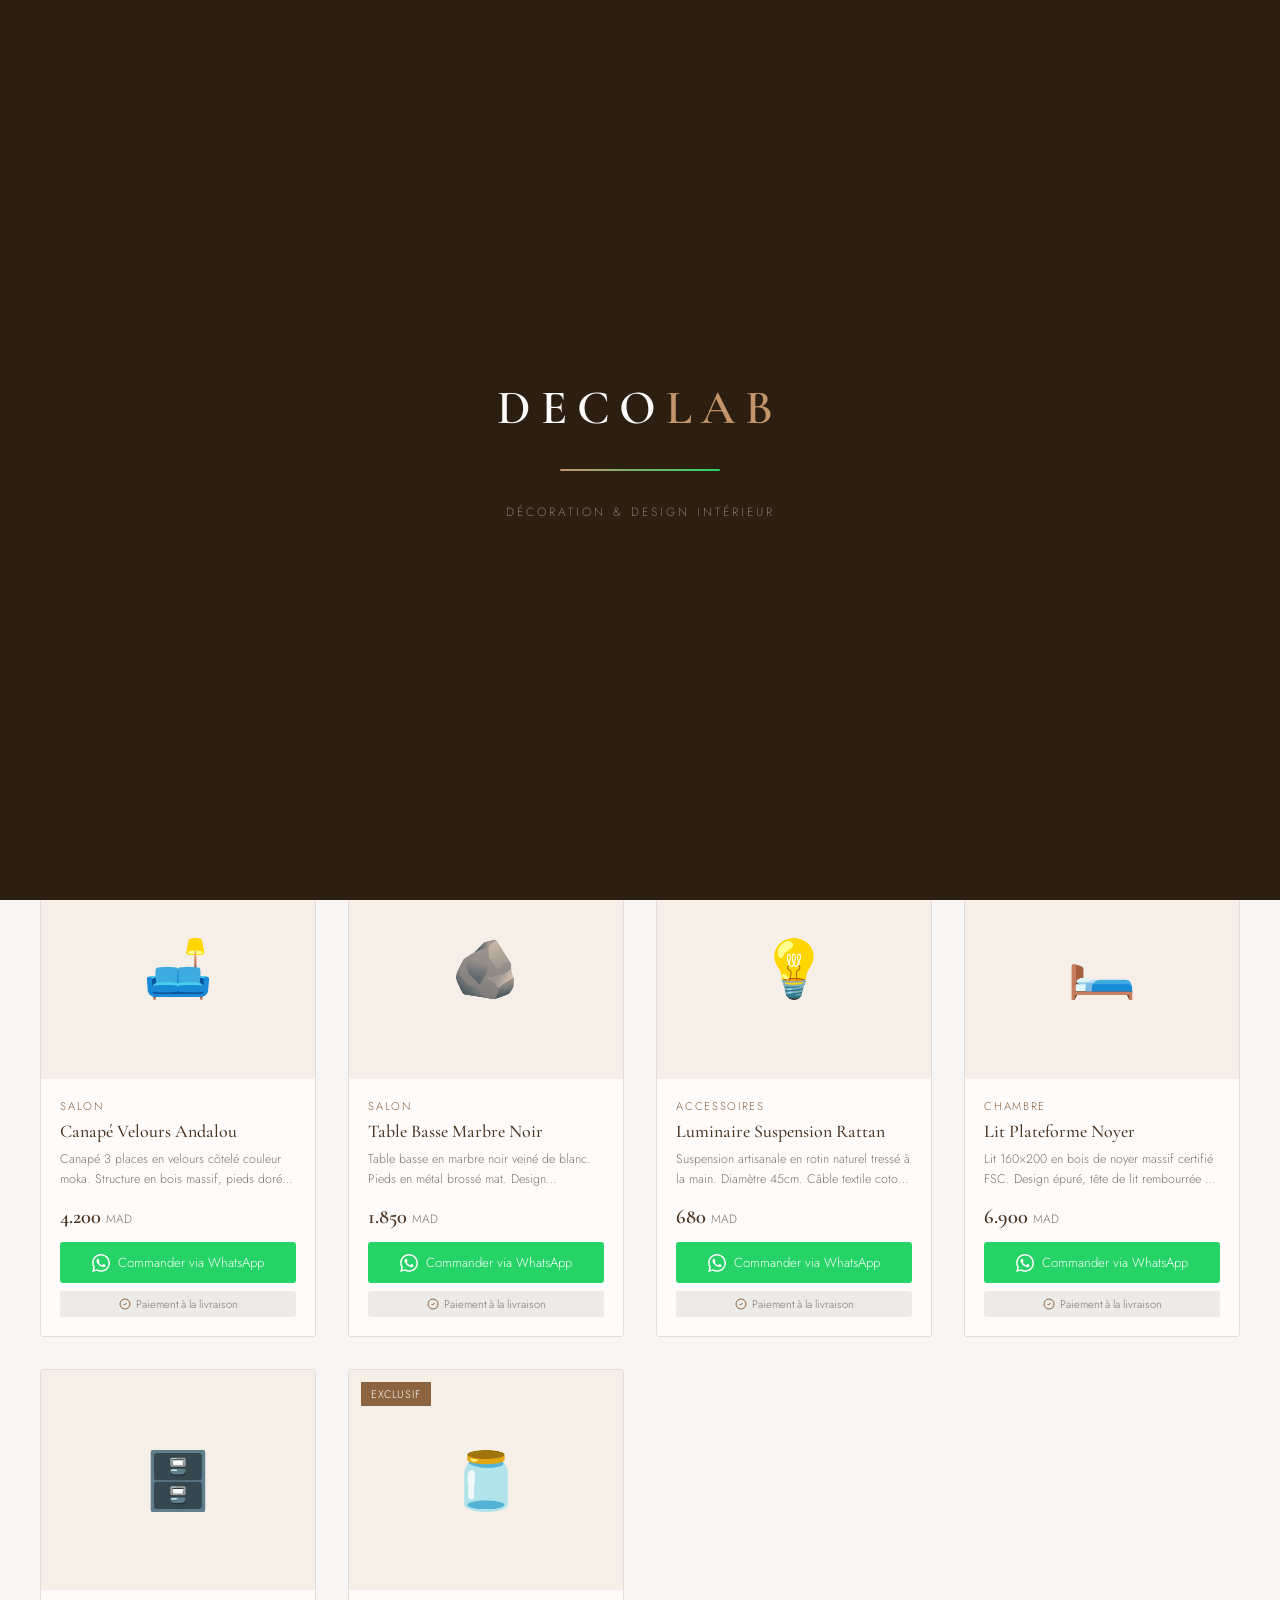
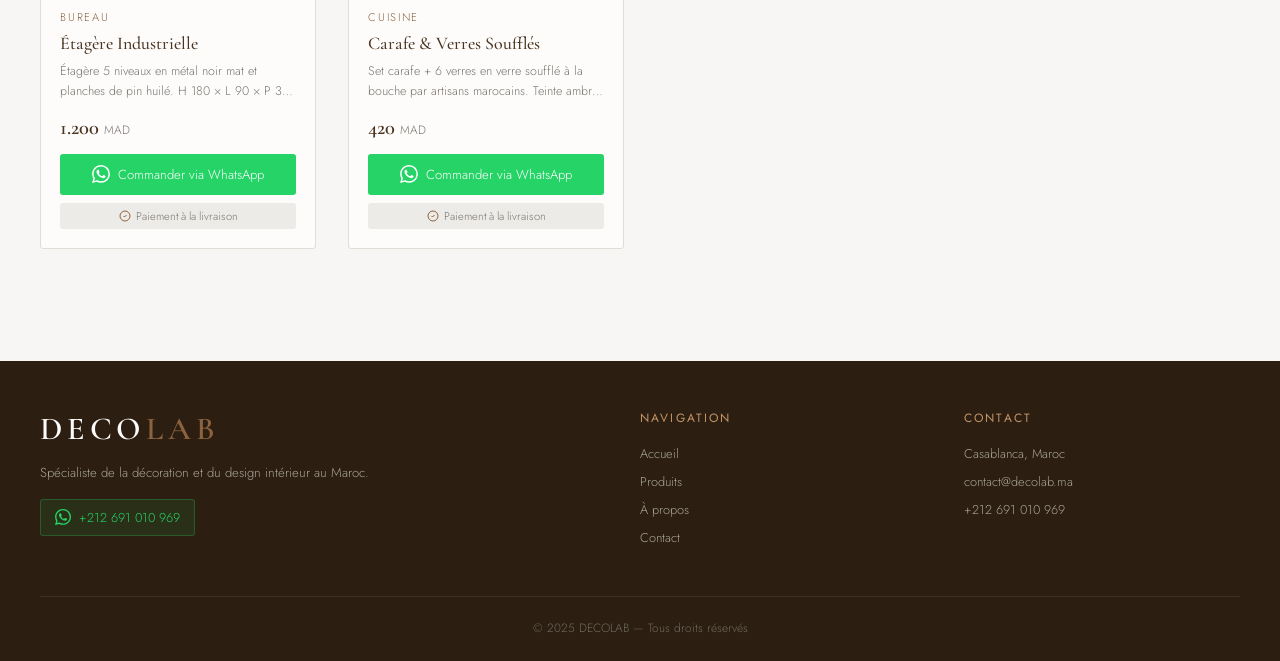
==== index.html @ 7929db0a "add new" ====
<!DOCTYPE html>
<html lang="fr" dir="ltr">
<head> 
  <meta charset="UTF-8">
  <meta name="viewport" content="width=device-width, initial-scale=1.0">
  <meta name="description" content="DECOLAB — Boutique de décoration et design intérieur au Maroc. Commandez via WhatsApp, paiement à la livraison.">
  <meta name="theme-color" content="#4A3420">
  <title>DECOLAB — Décoration Intérieure</title>

  <!-- Fonts -->
  <link rel="preconnect" href="https://fonts.googleapis.com">
  <link rel="preconnect" href="https://fonts.gstatic.com" crossorigin>
  <link href="https://fonts.googleapis.com/css2?family=Cormorant+Garamond:wght@300;400;500;600&family=Jost:wght@300;400;500&family=Noto+Kufi+Arabic:wght@300;400;500&display=swap" rel="stylesheet">

  <!-- Styles -->
  <link rel="stylesheet" href="assets/css/style.css">

  <style>
    /* Shake animation for login */
    @keyframes shake {
      0%,100% { transform: translateX(0); }
      20%      { transform: translateX(-8px); }
      40%      { transform: translateX(8px); }
      60%      { transform: translateX(-6px); }
      80%      { transform: translateX(6px); }
    }
  </style> 
</head>
<body>

<!-- ══════════════════════════════════════
     PRELOADER
══════════════════════════════════════ -->
<div id="preloader">
  <div class="pl-logo">DECO<span>LAB</span></div>
  <div class="pl-bar-wrap"><div class="pl-bar"></div></div>
  <div class="pl-tagline" id="pl-tag">Décoration &amp; Design Intérieur</div>
</div>


<!-- ══════════════════════════════════════
     STORE
══════════════════════════════════════ -->
<div id="store">

  <!-- HEADER -->
  <header>
    <div class="hdr">
      <div class="logo">DECO<span>LAB</span></div>
      <div class="srch">
        <input id="srch-inp" type="text" placeholder="Rechercher un produit..."
               oninput="renderProds()" autocomplete="off">
        <svg class="srch-ic" xmlns="http://www.w3.org/2000/svg" width="16" height="16"
             viewBox="0 0 24 24" fill="none" stroke="currentColor" stroke-width="1.5">
          <circle cx="11" cy="11" r="8"/><path d="m21 21-4.35-4.35"/>
        </svg>
      </div>
      <div class="hdr-act">
        <button class="lang-btn" onclick="toggleLang()">
          <svg xmlns="http://www.w3.org/2000/svg" width="14" height="14" viewBox="0 0 24 24"
               fill="none" stroke="currentColor" stroke-width="1.5">
            <circle cx="12" cy="12" r="10"/>
            <path d="M12 2a15.3 15.3 0 0 1 4 10 15.3 15.3 0 0 1-4 10 15.3 15.3 0 0 1-4-10 15.3 15.3 0 0 1 4-10z"/>
            <path d="M2 12h20"/>
          </svg>
          <span id="lang-lbl">العربية</span>
        </button>
        <button class="adm-btn" onclick="openAdmLogin()" id="adm-btn-t">Admin</button>
      </div>
    </div>
    <nav class="main-nav">
      <div class="nav-in">
        <span class="nav-lk active" onclick="fCat('all',this)"        data-fr="Tout"        data-ar="الكل">Tout</span>
        <span class="nav-lk"        onclick="fCat('salon',this)"       data-fr="Salon"       data-ar="الصالون">Salon</span>
        <span class="nav-lk"        onclick="fCat('chambre',this)"     data-fr="Chambre"     data-ar="غرفة النوم">Chambre</span>
        <span class="nav-lk"        onclick="fCat('cuisine',this)"     data-fr="Cuisine"     data-ar="المطبخ">Cuisine</span>
        <span class="nav-lk"        onclick="fCat('bureau',this)"      data-fr="Bureau"      data-ar="المكتب">Bureau</span>
        <span class="nav-lk"        onclick="fCat('accessoires',this)" data-fr="Accessoires" data-ar="الإكسسوارات">Accessoires</span>
      </div>
    </nav>
  </header>

  <!-- HERO -->
  <section class="hero">
    <div class="hero-tag" id="h-tag">Collection Printemps 2025</div>
    <h1 id="h-title">L'art de vivre<br>dans votre espace</h1>
    <p id="h-desc">Transformez votre intérieur avec nos pièces soigneusement sélectionnées — entre élégance et authenticité.</p>
    <div class="hero-pills">
      <div class="pill">🚚 <span id="h-del">Livraison partout au Maroc</span></div>
      <div class="pill wa">
        <svg viewBox="0 0 24 24" width="14" height="14" style="fill:#25D366;flex-shrink:0">
          <path d="M17.472 14.382c-.297-.149-1.758-.867-2.03-.967-.273-.099-.471-.148-.67.15-.197.297-.767.966-.94 1.164-.173.199-.347.223-.644.075-.297-.15-1.255-.463-2.39-1.475-.883-.788-1.48-1.761-1.653-2.059-.173-.297-.018-.458.13-.606.134-.133.298-.347.446-.52.149-.174.198-.298.298-.497.099-.198.05-.371-.025-.52-.075-.149-.669-1.612-.916-2.207-.242-.579-.487-.5-.669-.51-.173-.008-.371-.01-.57-.01-.198 0-.52.074-.792.372-.272.297-1.04 1.016-1.04 2.479 0 1.462 1.065 2.875 1.213 3.074.149.198 2.096 3.2 5.077 4.487.709.306 1.262.489 1.694.625.712.227 1.36.195 1.871.118.571-.085 1.758-.719 2.006-1.413.248-.694.248-1.289.173-1.413-.074-.124-.272-.198-.57-.347m-5.421 7.403h-.004a9.87 9.87 0 0 1-5.031-1.378l-.361-.214-3.741.982.998-3.648-.235-.374a9.86 9.86 0 0 1-1.51-5.26c.001-5.45 4.436-9.884 9.888-9.884 2.64 0 5.122 1.03 6.988 2.898a9.825 9.825 0 0 1 2.893 6.994c-.003 5.45-4.437 9.884-9.885 9.884m8.413-18.297A11.815 11.815 0 0 0 12.05 0C5.495 0 .16 5.335.157 11.892c0 2.096.547 4.142 1.588 5.945L.057 24l6.305-1.654a11.882 11.882 0 0 0 5.683 1.448h.005c6.554 0 11.89-5.335 11.893-11.893a11.821 11.821 0 0 0-3.48-8.413Z"/>
        </svg>
        <span id="h-wa-pill">Commander via WhatsApp</span>
      </div>
      <div class="pill">💳 <span id="h-pod">Paiement à la livraison</span></div>
    </div>
    <button class="hero-cta" id="h-cta">Découvrir la collection</button>
  </section>

  <!-- MAIN CONTENT -->
  <main>
    <div class="sec-hdr fade-in">
      <h2 class="sec-title" id="sec-title">Nos Produits</h2>
      <span class="sec-count" id="prod-cnt"></span>
    </div>
    <div class="filters fade-in">
      <button class="chip active" onclick="fPrice('all',this)"  data-fr="Tous les prix" data-ar="كل الأسعار">Tous les prix</button>
      <button class="chip"        onclick="fPrice('low',this)"  data-fr="–500 MAD"      data-ar="أقل من 500 درهم">–500 MAD</button>
      <button class="chip"        onclick="fPrice('mid',this)"  data-fr="500–1500 MAD"  data-ar="500–1500 درهم">500–1500 MAD</button>
      <button class="chip"        onclick="fPrice('high',this)" data-fr="+1500 MAD"     data-ar="+1500 درهم">+1500 MAD</button>
      <select class="srt" onchange="sortProds(this.value)" id="sort-sel">
        <option value="default">Trier par</option>
        <option value="price-asc">Prix croissant</option>
        <option value="price-desc">Prix décroissant</option>
        <option value="name">Nom A–Z</option>
      </select>
    </div>
    <div class="grid" id="prod-grid"></div>
  </main>

  <!-- FOOTER -->
  <footer>
    <div class="ftr-grid">
      <div class="ftr-brand fade-in">
        <div class="logo" style="color:var(--white);">DECO<span>LAB</span></div>
        <p id="ftr-desc">Spécialiste de la décoration et du design intérieur au Maroc.</p>
        <div class="ftr-wa">
          <svg viewBox="0 0 24 24" width="16" height="16" style="fill:#25D366;flex-shrink:0">
            <path d="M17.472 14.382c-.297-.149-1.758-.867-2.03-.967-.273-.099-.471-.148-.67.15-.197.297-.767.966-.94 1.164-.173.199-.347.223-.644.075-.297-.15-1.255-.463-2.39-1.475-.883-.788-1.48-1.761-1.653-2.059-.173-.297-.018-.458.13-.606.134-.133.298-.347.446-.52.149-.174.198-.298.298-.497.099-.198.05-.371-.025-.52-.075-.149-.669-1.612-.916-2.207-.242-.579-.487-.5-.669-.51-.173-.008-.371-.01-.57-.01-.198 0-.52.074-.792.372-.272.297-1.04 1.016-1.04 2.479 0 1.462 1.065 2.875 1.213 3.074.149.198 2.096 3.2 5.077 4.487.709.306 1.262.489 1.694.625.712.227 1.36.195 1.871.118.571-.085 1.758-.719 2.006-1.413.248-.694.248-1.289.173-1.413-.074-.124-.272-.198-.57-.347m-5.421 7.403h-.004a9.87 9.87 0 0 1-5.031-1.378l-.361-.214-3.741.982.998-3.648-.235-.374a9.86 9.86 0 0 1-1.51-5.26c.001-5.45 4.436-9.884 9.888-9.884 2.64 0 5.122 1.03 6.988 2.898a9.825 9.825 0 0 1 2.893 6.994c-.003 5.45-4.437 9.884-9.885 9.884m8.413-18.297A11.815 11.815 0 0 0 12.05 0C5.495 0 .16 5.335.157 11.892c0 2.096.547 4.142 1.588 5.945L.057 24l6.305-1.654a11.882 11.882 0 0 0 5.683 1.448h.005c6.554 0 11.89-5.335 11.893-11.893a11.821 11.821 0 0 0-3.48-8.413Z"/>
          </svg>
          <span id="ftr-wa-num">+212 691 010 969</span>
        </div>
      </div>
      <div class="ftr-col fade-in">
        <h4 id="ftr-nav-h">Navigation</h4>
        <a data-fr="Accueil"  data-ar="الرئيسية">Accueil</a>
        <a data-fr="Produits" data-ar="المنتجات">Produits</a>
        <a data-fr="À propos" data-ar="من نحن">À propos</a>
        <a data-fr="Contact"  data-ar="اتصل بنا">Contact</a>
      </div>
      <div class="ftr-col fade-in">
        <h4 id="ftr-cont-h">Contact</h4>
        <a>Casablanca, Maroc</a>
        <a>contact@decolab.ma</a>
        <a id="ftr-phone">+212 691 010 969</a>
      </div>
    </div>
    <div class="ftr-btm" id="ftr-btm">© 2025 DECOLAB — Tous droits réservés</div>
  </footer>

</div><!-- /store -->


<!-- ══════════════════════════════════════
     PRODUCT DETAIL MODAL
══════════════════════════════════════ -->
<div id="prod-modal-bg">
  <div class="prod-modal" id="prod-modal-inner"></div>
</div>


<!-- ══════════════════════════════════════
     ADMIN LOGIN OVERLAY
══════════════════════════════════════ -->
<div id="adm-login-overlay">
  <div class="login-box">
    <div class="login-logo">DECO<span>LAB</span></div>
    <div class="login-subtitle" id="login-sub">Accès sécurisé</div>
    <div class="fg">
      <label id="login-pw-lbl">Mot de passe</label>
      <input type="password" id="login-pw-inp" placeholder="••••••••">
    </div>
    <div class="login-err" id="login-err"></div>
    <button class="login-btn" id="login-btn" onclick="submitLogin()">Se connecter</button>
    <span class="login-cancel" id="login-cancel" onclick="closeAdmLogin()">Annuler</span>
  </div>
</div>


<!-- ══════════════════════════════════════
     ADMIN PANEL
══════════════════════════════════════ -->
<div id="adm">
  <aside class="adm-side">
    <div class="adm-logo">⬡ DECOLAB</div>
    <nav class="adm-nav-menu">
      <div class="adm-ni active" onclick="admSec('dashboard',this)">
        <svg viewBox="0 0 24 24" fill="none" stroke="currentColor" stroke-width="1.5">
          <rect x="3" y="3" width="7" height="7"/><rect x="14" y="3" width="7" height="7"/>
          <rect x="3" y="14" width="7" height="7"/><rect x="14" y="14" width="7" height="7"/>
        </svg>
        <span id="nav-dash">Tableau de bord</span>
      </div>
      <div class="adm-ni" onclick="admSec('products',this)">
        <svg viewBox="0 0 24 24" fill="none" stroke="currentColor" stroke-width="1.5">
          <path d="M21 16V8a2 2 0 0 0-1-1.73l-7-4a2 2 0 0 0-2 0l-7 4A2 2 0 0 0 3 8v8a2 2 0 0 0 1 1.73l7 4a2 2 0 0 0 2 0l7-4A2 2 0 0 0 21 16z"/>
        </svg>
        <span id="nav-prods">Produits</span>
      </div>
    </nav>
    <div class="adm-exit">
      <button onclick="closeAdm()" id="exit-btn">← Retour au store</button>
    </div>
  </aside>

  <div class="adm-main">
    <div class="adm-top">
      <h2 id="adm-top-title">Tableau de bord</h2>
      <button class="lang-btn" onclick="toggleLang()">
        <span id="adm-lang-lbl">العربية</span>
      </button>
    </div>

    <div class="adm-cnt">

      <!-- WA Number Bar -->
      <div class="wa-bar">
        <div class="wa-bar-lbl">
          <svg viewBox="0 0 24 24" width="20" height="20" style="fill:#25D366">
            <path d="M17.472 14.382c-.297-.149-1.758-.867-2.03-.967-.273-.099-.471-.148-.67.15-.197.297-.767.966-.94 1.164-.173.199-.347.223-.644.075-.297-.15-1.255-.463-2.39-1.475-.883-.788-1.48-1.761-1.653-2.059-.173-.297-.018-.458.13-.606.134-.133.298-.347.446-.52.149-.174.198-.298.298-.497.099-.198.05-.371-.025-.52-.075-.149-.669-1.612-.916-2.207-.242-.579-.487-.5-.669-.51-.173-.008-.371-.01-.57-.01-.198 0-.52.074-.792.372-.272.297-1.04 1.016-1.04 2.479 0 1.462 1.065 2.875 1.213 3.074.149.198 2.096 3.2 5.077 4.487.709.306 1.262.489 1.694.625.712.227 1.36.195 1.871.118.571-.085 1.758-.719 2.006-1.413.248-.694.248-1.289.173-1.413-.074-.124-.272-.198-.57-.347m-5.421 7.403h-.004a9.87 9.87 0 0 1-5.031-1.378l-.361-.214-3.741.982.998-3.648-.235-.374a9.86 9.86 0 0 1-1.51-5.26c.001-5.45 4.436-9.884 9.888-9.884 2.64 0 5.122 1.03 6.988 2.898a9.825 9.825 0 0 1 2.893 6.994c-.003 5.45-4.437 9.884-9.885 9.884m8.413-18.297A11.815 11.815 0 0 0 12.05 0C5.495 0 .16 5.335.157 11.892c0 2.096.547 4.142 1.588 5.945L.057 24l6.305-1.654a11.882 11.882 0 0 0 5.683 1.448h.005c6.554 0 11.89-5.335 11.893-11.893a11.821 11.821 0 0 0-3.48-8.413Z"/>
          </svg>
          <span id="wa-bar-lbl-t">WhatsApp Business</span>
        </div>
        <input type="tel" id="wa-inp" value="+212691010969" placeholder="+212 6 00 00 00 00">
        <button class="wa-bar-sv" onclick="saveWa()" id="wa-sv-t">Enregistrer</button>
        <div class="wa-bar-st"><div class="wa-dot"></div><span id="wa-st-t">Actif</span></div>
      </div>

      <!-- DASHBOARD -->
      <div id="sec-dash">
        <div class="stats">
          <div class="st"><div class="st-lbl" id="st-p-lbl">Produits</div><div class="st-val" id="st-p-val">0</div><div class="st-sub" id="st-p-sub">en catalogue</div></div>
          <div class="st"><div class="st-lbl" id="st-c-lbl">Catégories</div><div class="st-val">5</div><div class="st-sub" id="st-c-sub">actives</div></div>
          <div class="st"><div class="st-lbl" id="st-l-lbl">Langues</div><div class="st-val">2</div><div class="st-sub">FR / AR</div></div>
          <div class="st wa-st"><div class="st-lbl">WhatsApp</div><div class="st-val" id="st-wa-val">+212691010969</div><div class="st-sub" id="st-wa-sub">Paiement à la livraison</div></div>
        </div>
        <div class="adm-sh">
          <h3 id="recent-t">Produits récents</h3>
          <button class="btn-add" onclick="admSec('products',document.querySelectorAll('.adm-ni')[1]);openAddModal()" id="dash-add-t">+ Ajouter</button>
        </div>
        <div id="dash-recent"></div>
      </div>

      <!-- PRODUCTS -->
      <div id="sec-prods" style="display:none;">
        <div class="adm-sh">
          <h3 id="manage-t">Gestion des produits</h3>
          <button class="btn-add" onclick="openAddModal()" id="add-btn-t">+ Ajouter un produit</button>
        </div>
        <table class="atbl">
          <thead><tr>
            <th id="th-img">Image</th>
            <th id="th-nm">Nom</th>
            <th id="th-ct">Catégorie</th>
            <th id="th-pr">Prix</th>
            <th id="th-wa">WhatsApp</th>
            <th id="th-ac">Actions</th>
          </tr></thead>
          <tbody id="adm-tbody"></tbody>
        </table>
      </div>

    </div>
  </div>
</div><!-- /admin -->


<!-- ══════════════════════════════════════
     PRODUCT FORM MODAL
══════════════════════════════════════ -->
<div class="mbg" id="mbg">
  <div class="modal">
    <div class="mhdr">
      <h3 id="modal-title">Ajouter un produit</h3>
      <button class="mclose" onclick="closeModal()">✕</button>
    </div>
    <div class="mbody">
      <div class="ftabs">
        <button class="ftab active" onclick="swTab('fr',this)">🇫🇷 Français</button>
        <button class="ftab"        onclick="swTab('ar',this)">🇲🇦 العربية</button>
        <button class="ftab"        onclick="swTab('common',this)" id="tab-gen">⚙ Général</button>
      </div>

      <!-- FR -->
      <div class="lform show" id="lf-fr">
        <div class="fgrid">
          <div class="fg full">
            <label>Nom du produit (FR)</label>
            <input id="f-nfr" placeholder="Ex: Canapé Andalou">
          </div>
          <div class="fg full">
            <label>Description (FR)</label>
            <textarea id="f-dfr" placeholder="Description détaillée en français..."></textarea>
          </div>
        </div>
      </div>

      <!-- AR -->
      <div class="lform" id="lf-ar" style="direction:rtl;">
        <div class="fgrid">
          <div class="fg full">
            <label style="font-family:var(--font-ar)">اسم المنتج (AR)</label>
            <input id="f-nar" style="font-family:var(--font-ar)" placeholder="مثال: أريكة الأندلس">
          </div>
          <div class="fg full">
            <label style="font-family:var(--font-ar)">الوصف (AR)</label>
            <textarea id="f-dar" style="font-family:var(--font-ar)" placeholder="وصف تفصيلي..."></textarea>
          </div>
        </div>
      </div>

      <!-- COMMON -->
      <div class="lform" id="lf-common">
        <div class="fgrid">
          <div class="fg">
            <label id="lbl-pr">Prix (MAD)</label>
            <input type="number" id="f-price" placeholder="850" min="0">
          </div>
          <div class="fg">
            <label id="lbl-ct">Catégorie</label>
            <select id="f-cat">
              <option value="salon">Salon / الصالون</option>
              <option value="chambre">Chambre / غرفة النوم</option>
              <option value="cuisine">Cuisine / المطبخ</option>
              <option value="bureau">Bureau / المكتب</option>
              <option value="accessoires">Accessoires / الإكسسوارات</option>
            </select>
          </div>
          <div class="fg">
            <label id="lbl-bd">Badge promo</label>
            <input id="f-badge" placeholder="Nouveauté / جديد">
          </div>
          <div class="fg">
            <label id="lbl-em">Icône emoji</label>
            <input id="f-emoji" maxlength="4" placeholder="🛋️">
          </div>
          <hr class="fdiv">
          <div class="fg full">
            <label id="lbl-im">Images produit</label>
            <div class="img-drop" onclick="document.getElementById('img-inp').click()">
              <svg xmlns="http://www.w3.org/2000/svg" width="28" height="28" viewBox="0 0 24 24"
                   fill="none" stroke="var(--brown-400)" stroke-width="1.2">
                <path d="M21 15v4a2 2 0 0 1-2 2H5a2 2 0 0 1-2-2v-4"/>
                <polyline points="17 8 12 3 7 8"/>
                <line x1="12" y1="3" x2="12" y2="15"/>
              </svg>
              <p id="upl-hint">Cliquez pour ajouter des images</p>
            </div>
            <input type="file" id="img-inp" accept="image/*" multiple
                   style="display:none" onchange="prevImgs(this)">
            <div class="img-prev" id="img-prev"></div>
          </div>
        </div>
      </div>

    </div>
    <div class="mftr">
      <button class="btn-cx" onclick="closeModal()" id="btn-cx">Annuler</button>
      <button class="btn-sv" onclick="saveProduct()" id="btn-sv">Enregistrer</button>
    </div>
  </div>
</div>


<!-- TOAST -->
<div class="toast" id="toast"></div>

<!-- SCROLL TOP -->
<button class="scroll-top" onclick="scrollTop()" title="Haut de page">
  <svg xmlns="http://www.w3.org/2000/svg" width="18" height="18" viewBox="0 0 24 24"
       fill="none" stroke="currentColor" stroke-width="2">
    <path d="M18 15l-6-6-6 6"/>
  </svg>
</button>


<!-- Scripts -->
<script src="assets/js/app.js"></script>
</body>
</html>
---- assets/css/style.css ----
/* ═══════════════════════════════════════
   DECOLAB — Main Stylesheet
   ═══════════════════════════════════════ */
:root {
  --gray-50:  #F7F6F4;
  --gray-100: #EDEBE7;
  --gray-200: #D8D5CE;
  --gray-400: #A8A49B;
  --gray-600: #6E6A62;
  --gray-800: #3A3832;
  --gray-900: #1E1C18;
  --brown-50:  #F5EFE8;
  --brown-100: #E8D9C5;
  --brown-200: #D4B896;
  --brown-400: #B08B5E;
  --brown-600: #7A5C35;
  --brown-800: #4A3420;
  --brown-900: #2C1E10;
  --accent:       #8B6340;
  --accent-light: #C4956A;
  --white:  #FDFCFB;
  --text:   #2C2820;
  --muted:  #7A7570;
  --border: #E0DDD7;
  --wa:      #25D366;
  --wa-dark: #1ebe5d;
  --shadow: 0 8px 32px rgba(44,30,16,.12);
  --shadow-lg: 0 20px 60px rgba(44,30,16,.2);
  --font-d:  'Cormorant Garamond', serif;
  --font-b:  'Jost', sans-serif;
  --font-ar: 'Noto Kufi Arabic', sans-serif;
  --radius:  3px;
  --transition: .25s cubic-bezier(.4,0,.2,1);
}

* { margin: 0; padding: 0; box-sizing: border-box; }

html { scroll-behavior: smooth; }

body {
  background: var(--gray-50);
  color: var(--text);
  font-family: var(--font-b);
  font-weight: 300;
  min-height: 100vh;
  overflow-x: hidden;
}
body.ar { font-family: var(--font-ar); direction: rtl; }

/* ─── PRELOADER ─── */
#preloader {
  position: fixed;
  inset: 0;
  background: var(--brown-900);
  z-index: 9999;
  display: flex;
  flex-direction: column;
  align-items: center;
  justify-content: center;
  gap: 2rem;
  transition: opacity .6s ease, visibility .6s ease;
}
#preloader.hidden { opacity: 0; visibility: hidden; pointer-events: none; }

.pl-logo {
  font-family: var(--font-d);
  font-size: 3rem;
  font-weight: 600;
  color: var(--white);
  letter-spacing: .2em;
  opacity: 0;
  transform: translateY(20px);
  animation: plLogoIn .8s .2s forwards;
}
.pl-logo span { color: var(--accent-light); }
body.ar .pl-logo { font-family: var(--font-ar); letter-spacing: .05em; }

@keyframes plLogoIn {
  to { opacity: 1; transform: translateY(0); }
}

.pl-bar-wrap {
  width: 160px;
  height: 2px;
  background: rgba(255,255,255,.1);
  border-radius: 2px;
  overflow: hidden;
}
.pl-bar {
  height: 100%;
  width: 0;
  background: linear-gradient(90deg, var(--accent-light), var(--wa));
  animation: plBar 1.6s .3s forwards;
}
@keyframes plBar {
  0%   { width: 0; }
  60%  { width: 80%; }
  100% { width: 100%; }
}

.pl-tagline {
  font-size: .75rem;
  letter-spacing: .25em;
  text-transform: uppercase;
  color: rgba(255,255,255,.4);
  opacity: 0;
  animation: plFade .8s .6s forwards;
}
@keyframes plFade { to { opacity: 1; } }

/* ─── PAGE ENTRY ANIMATIONS ─── */
.fade-in {
  opacity: 0;
  transform: translateY(28px);
  transition: opacity .6s var(--transition), transform .6s var(--transition);
}
.fade-in.visible { opacity: 1; transform: translateY(0); }

/* ─── HEADER ─── */
header {
  background: var(--white);
  border-bottom: 1px solid var(--border);
  position: sticky;
  top: 0;
  z-index: 200;
  transition: box-shadow var(--transition);
}
header.scrolled { box-shadow: 0 2px 20px rgba(44,30,16,.08); }

.hdr {
  display: flex;
  align-items: center;
  justify-content: space-between;
  padding: 0 2.5rem;
  height: 68px;
  gap: 2rem;
}
.logo {
  font-family: var(--font-d);
  font-size: 2rem;
  font-weight: 600;
  color: var(--brown-800);
  letter-spacing: .15em;
  user-select: none;
  flex-shrink: 0;
}
.logo span { color: var(--accent); }
body.ar .logo { font-family: var(--font-ar); letter-spacing: .05em; }

.srch {
  flex: 1;
  max-width: 500px;
  position: relative;
}
.srch input {
  width: 100%;
  padding: 10px 44px 10px 18px;
  border: 1.5px solid var(--border);
  border-radius: var(--radius);
  background: var(--gray-50);
  font-family: inherit;
  font-size: .85rem;
  color: var(--text);
  outline: none;
  transition: border-color var(--transition), box-shadow var(--transition);
}
body.ar .srch input { padding: 10px 18px 10px 44px; }
.srch input:focus { border-color: var(--accent); box-shadow: 0 0 0 3px rgba(139,99,64,.08); }
.srch input::placeholder { color: var(--muted); }
.srch-ic {
  position: absolute;
  right: 14px;
  top: 50%;
  transform: translateY(-50%);
  color: var(--muted);
  pointer-events: none;
  transition: color var(--transition);
}
body.ar .srch-ic { right: auto; left: 14px; }
.srch input:focus + .srch-ic { color: var(--accent); }

.hdr-act { display: flex; align-items: center; gap: 1rem; }

.lang-btn {
  display: flex;
  align-items: center;
  gap: 6px;
  padding: 7px 14px;
  border: 1.5px solid var(--border);
  border-radius: var(--radius);
  background: none;
  font-family: inherit;
  font-size: .78rem;
  color: var(--gray-600);
  cursor: pointer;
  transition: all var(--transition);
}
.lang-btn:hover { border-color: var(--accent); color: var(--accent); }

.adm-btn {
  padding: 8px 20px;
  background: var(--brown-800);
  color: var(--white);
  border: none;
  border-radius: var(--radius);
  font-family: inherit;
  font-size: .78rem;
  cursor: pointer;
  transition: background var(--transition), transform var(--transition);
}
.adm-btn:hover { background: var(--accent); transform: translateY(-1px); }

/* ─── NAV ─── */
nav.main-nav {
  border-top: 1px solid var(--border);
  background: var(--white);
}
.nav-in {
  display: flex;
  align-items: center;
  padding: 0 2.5rem;
  gap: 2.5rem;
  height: 44px;
  overflow-x: auto;
}
.nav-in::-webkit-scrollbar { display: none; }
.nav-lk {
  font-size: .78rem;
  letter-spacing: .12em;
  text-transform: uppercase;
  color: var(--gray-600);
  cursor: pointer;
  white-space: nowrap;
  padding: 4px 0;
  border-bottom: 2px solid transparent;
  transition: all var(--transition);
  position: relative;
}
body.ar .nav-lk { letter-spacing: 0; text-transform: none; }
.nav-lk::after {
  content: '';
  position: absolute;
  bottom: -2px;
  left: 0;
  right: 0;
  height: 2px;
  background: var(--accent);
  transform: scaleX(0);
  transition: transform var(--transition);
}
.nav-lk:hover { color: var(--accent); }
.nav-lk:hover::after, .nav-lk.active::after { transform: scaleX(1); }
.nav-lk.active { color: var(--accent); }

/* ─── HERO ─── */
.hero {
  background: linear-gradient(135deg, var(--brown-900) 0%, var(--brown-800) 50%, var(--gray-800) 100%);
  color: var(--white);
  padding: 5rem 2.5rem;
  text-align: center;
  position: relative;
  overflow: hidden;
}
.hero::before {
  content: '';
  position: absolute;
  inset: 0;
  background: url("data:image/svg+xml,%3Csvg width='60' height='60' xmlns='http://www.w3.org/2000/svg'%3E%3Cpath d='M30 0 L60 30 L30 60 L0 30Z' fill='none' stroke='rgba(255,255,255,0.04)' stroke-width='1'/%3E%3C/svg%3E");
  animation: heroPattern 20s linear infinite;
}
@keyframes heroPattern {
  from { background-position: 0 0; }
  to   { background-position: 120px 120px; }
}
.hero > * { position: relative; }

.hero-tag {
  font-size: .72rem;
  letter-spacing: .25em;
  text-transform: uppercase;
  color: var(--accent-light);
  margin-bottom: 1.2rem;
  opacity: 0;
  animation: heroFadeUp .7s .2s forwards;
}
body.ar .hero-tag { letter-spacing: .05em; text-transform: none; }

.hero h1 {
  font-family: var(--font-d);
  font-size: clamp(2.5rem, 6vw, 4.5rem);
  font-weight: 400;
  line-height: 1.1;
  margin-bottom: 1.2rem;
  opacity: 0;
  animation: heroFadeUp .7s .4s forwards;
}
body.ar .hero h1 { font-family: var(--font-ar); font-size: clamp(2rem, 5vw, 3.5rem); }

.hero p {
  font-size: .9rem;
  color: var(--gray-200);
  max-width: 480px;
  margin: 0 auto 1.5rem;
  line-height: 1.7;
  opacity: 0;
  animation: heroFadeUp .7s .55s forwards;
}

.hero-pills {
  display: flex;
  justify-content: center;
  gap: .75rem;
  flex-wrap: wrap;
  margin-bottom: 2rem;
  opacity: 0;
  animation: heroFadeUp .7s .7s forwards;
}
.pill {
  display: flex;
  align-items: center;
  gap: 6px;
  padding: 6px 14px;
  border: 1px solid rgba(255,255,255,.15);
  border-radius: 20px;
  font-size: .75rem;
  color: rgba(255,255,255,.75);
}
.pill.wa { border-color: rgba(37,211,102,.5); color: var(--wa); }

.hero-cta {
  display: inline-block;
  padding: 12px 36px;
  border: 1.5px solid var(--accent-light);
  color: var(--accent-light);
  font-size: .8rem;
  letter-spacing: .15em;
  text-transform: uppercase;
  cursor: pointer;
  transition: all var(--transition);
  border-radius: 1px;
  opacity: 0;
  animation: heroFadeUp .7s .85s forwards;
  background: none;
  font-family: inherit;
}
body.ar .hero-cta { letter-spacing: .05em; text-transform: none; }
.hero-cta:hover {
  background: var(--accent);
  border-color: var(--accent);
  color: var(--white);
  transform: translateY(-2px);
  box-shadow: 0 8px 24px rgba(139,99,64,.4);
}

@keyframes heroFadeUp {
  from { opacity: 0; transform: translateY(20px); }
  to   { opacity: 1; transform: translateY(0); }
}

/* ─── MAIN ─── */
main { padding: 3rem 2.5rem; }
.sec-hdr {
  display: flex;
  align-items: baseline;
  justify-content: space-between;
  margin-bottom: 2rem;
}
.sec-title {
  font-family: var(--font-d);
  font-size: 1.8rem;
  font-weight: 500;
  color: var(--brown-800);
}
body.ar .sec-title { font-family: var(--font-ar); font-size: 1.5rem; }
.sec-count { font-size: .78rem; color: var(--muted); }

/* ─── FILTERS ─── */
.filters {
  display: flex;
  gap: .75rem;
  margin-bottom: 2.5rem;
  flex-wrap: wrap;
  align-items: center;
}
.chip {
  padding: 6px 16px;
  border: 1px solid var(--border);
  border-radius: 20px;
  font-family: inherit;
  font-size: .78rem;
  color: var(--gray-600);
  background: var(--white);
  cursor: pointer;
  transition: all var(--transition);
}
.chip:hover { border-color: var(--brown-400); color: var(--brown-600); }
.chip.active { background: var(--brown-800); color: var(--white); border-color: var(--brown-800); }
.srt {
  margin-left: auto;
  padding: 6px 14px;
  border: 1px solid var(--border);
  border-radius: var(--radius);
  font-family: inherit;
  font-size: .78rem;
  color: var(--gray-600);
  background: var(--white);
  cursor: pointer;
  outline: none;
  transition: border-color var(--transition);
}
body.ar .srt { margin-left: 0; margin-right: auto; }
.srt:focus { border-color: var(--accent); }

/* ─── PRODUCT GRID ─── */
.grid {
  display: grid;
  grid-template-columns: repeat(auto-fill, minmax(265px, 1fr));
  gap: 2rem;
}

.card {
  background: var(--white);
  border: 1px solid var(--border);
  border-radius: var(--radius);
  overflow: hidden;
  cursor: pointer;
  transition: transform var(--transition), box-shadow var(--transition), border-color var(--transition);
}
.card:hover {
  transform: translateY(-5px);
  box-shadow: var(--shadow-lg);
  border-color: var(--brown-200);
}

.card-img {
  width: 100%;
  height: 220px;
  background: var(--brown-50);
  display: flex;
  align-items: center;
  justify-content: center;
  font-size: 3.5rem;
  position: relative;
  overflow: hidden;
}
.card-img img {
  width: 100%;
  height: 100%;
  object-fit: cover;
  transition: transform .5s ease;
}
.card:hover .card-img img { transform: scale(1.05); }

.cbadge {
  position: absolute;
  top: 12px;
  left: 12px;
  padding: 4px 10px;
  background: var(--accent);
  color: var(--white);
  font-size: .68rem;
  letter-spacing: .08em;
  text-transform: uppercase;
  border-radius: 1px;
  z-index: 1;
}
body.ar .cbadge { left: auto; right: 12px; letter-spacing: .02em; text-transform: none; }

.share-icon {
  position: absolute;
  top: 12px;
  right: 12px;
  width: 32px;
  height: 32px;
  background: rgba(255,255,255,.9);
  border: none;
  border-radius: 50%;
  display: flex;
  align-items: center;
  justify-content: center;
  cursor: pointer;
  opacity: 0;
  transform: scale(.8);
  transition: all var(--transition);
  color: var(--wa);
  z-index: 1;
}
body.ar .share-icon { right: auto; left: 12px; }
.card:hover .share-icon { opacity: 1; transform: scale(1); }
.share-icon:hover { background: var(--wa); color: #fff; transform: scale(1.1) !important; }

.card-body { padding: 1.2rem; }
.card-cat {
  font-size: .7rem;
  letter-spacing: .15em;
  text-transform: uppercase;
  color: var(--accent);
  margin-bottom: .4rem;
}
body.ar .card-cat { letter-spacing: .02em; text-transform: none; }
.card-name {
  font-family: var(--font-d);
  font-size: 1.12rem;
  font-weight: 500;
  color: var(--brown-800);
  margin-bottom: .4rem;
  line-height: 1.3;
}
body.ar .card-name { font-family: var(--font-ar); font-size: 1rem; }
.card-desc {
  font-size: .78rem;
  color: var(--muted);
  line-height: 1.6;
  margin-bottom: .85rem;
  display: -webkit-box;
  -webkit-line-clamp: 2;
  -webkit-box-orient: vertical;
  overflow: hidden;
}
.card-price {
  font-family: var(--font-d);
  font-size: 1.28rem;
  font-weight: 600;
  color: var(--brown-800);
  margin-bottom: .85rem;
}
body.ar .card-price { font-family: var(--font-ar); }
.card-price span { font-size: .75rem; font-weight: 300; color: var(--muted); font-family: var(--font-b); }

/* WA Button on card */
.wa-btn {
  display: flex;
  align-items: center;
  justify-content: center;
  gap: 8px;
  width: 100%;
  padding: 11px;
  background: var(--wa);
  color: #fff;
  border: none;
  border-radius: var(--radius);
  font-family: inherit;
  font-size: .82rem;
  cursor: pointer;
  transition: background var(--transition), transform var(--transition), box-shadow var(--transition);
  text-decoration: none;
}
.wa-btn:hover {
  background: var(--wa-dark);
  transform: translateY(-1px);
  box-shadow: 0 6px 20px rgba(37,211,102,.35);
}
.wa-btn svg { width: 18px; height: 18px; flex-shrink: 0; }

.pod-tag {
  display: flex;
  align-items: center;
  justify-content: center;
  gap: 5px;
  margin-top: .5rem;
  font-size: .7rem;
  color: var(--muted);
  background: var(--gray-100);
  padding: 5px;
  border-radius: var(--radius);
}

.no-prod { text-align: center; padding: 4rem; color: var(--muted); grid-column: 1/-1; }

/* ─── PRODUCT MODAL ─── */
#prod-modal-bg {
  display: none;
  position: fixed;
  inset: 0;
  background: rgba(0,0,0,.6);
  z-index: 700;
  align-items: center;
  justify-content: center;
  backdrop-filter: blur(4px);
  padding: 1rem;
}
#prod-modal-bg.show {
  display: flex;
  animation: modalBgIn .25s ease;
}
@keyframes modalBgIn { from { opacity: 0; } to { opacity: 1; } }

.prod-modal {
  background: var(--white);
  border-radius: 6px;
  width: 860px;
  max-width: 100%;
  max-height: 92vh;
  overflow-y: auto;
  display: grid;
  grid-template-columns: 1.1fr 1fr;
  box-shadow: var(--shadow-lg);
  animation: modalIn .35s cubic-bezier(.34,1.56,.64,1);
}
@keyframes modalIn {
  from { opacity: 0; transform: scale(.92) translateY(20px); }
  to   { opacity: 1; transform: scale(1) translateY(0); }
}
body.ar .prod-modal { direction: rtl; }

.pm-gallery {
  background: var(--brown-50);
  display: flex;
  align-items: center;
  justify-content: center;
  min-height: 380px;
  font-size: 6rem;
  position: relative;
  overflow: hidden;
}
.pm-gallery img {
  width: 100%;
  height: 100%;
  object-fit: cover;
  position: absolute;
  inset: 0;
}
.pm-badge {
  position: absolute;
  top: 16px;
  left: 16px;
  padding: 5px 12px;
  background: var(--accent);
  color: #fff;
  font-size: .72rem;
  letter-spacing: .1em;
  text-transform: uppercase;
  border-radius: 1px;
}
body.ar .pm-badge { left: auto; right: 16px; letter-spacing: .02em; text-transform: none; }

.pm-close {
  position: absolute;
  top: 12px;
  right: 12px;
  width: 34px;
  height: 34px;
  background: rgba(255,255,255,.9);
  border: none;
  border-radius: 50%;
  font-size: 1rem;
  cursor: pointer;
  display: flex;
  align-items: center;
  justify-content: center;
  z-index: 1;
  transition: all var(--transition);
  color: var(--text);
}
body.ar .pm-close { right: auto; left: 12px; }
.pm-close:hover { background: #fff; transform: rotate(90deg); }

.pm-info { padding: 2.5rem 2rem; display: flex; flex-direction: column; }
.pm-cat {
  font-size: .7rem;
  letter-spacing: .18em;
  text-transform: uppercase;
  color: var(--accent);
  margin-bottom: .6rem;
}
body.ar .pm-cat { letter-spacing: .02em; text-transform: none; }
.pm-name {
  font-family: var(--font-d);
  font-size: 1.6rem;
  font-weight: 500;
  color: var(--brown-800);
  line-height: 1.2;
  margin-bottom: .6rem;
}
body.ar .pm-name { font-family: var(--font-ar); font-size: 1.3rem; }
.pm-price {
  font-family: var(--font-d);
  font-size: 2rem;
  font-weight: 600;
  color: var(--brown-800);
  margin-bottom: 1.2rem;
}
body.ar .pm-price { font-family: var(--font-ar); }
.pm-price span { font-size: .85rem; font-weight: 300; color: var(--muted); font-family: var(--font-b); }
.pm-desc {
  font-size: .85rem;
  color: var(--gray-600);
  line-height: 1.8;
  margin-bottom: 1.5rem;
  flex: 1;
}
.pm-divider { height: 1px; background: var(--border); margin: 1rem 0; }

.pm-wa-btn {
  display: flex;
  align-items: center;
  justify-content: center;
  gap: 10px;
  padding: 13px;
  background: var(--wa);
  color: #fff;
  border: none;
  border-radius: var(--radius);
  font-family: inherit;
  font-size: .88rem;
  font-weight: 400;
  cursor: pointer;
  text-decoration: none;
  transition: all var(--transition);
  margin-bottom: .75rem;
}
.pm-wa-btn:hover {
  background: var(--wa-dark);
  transform: translateY(-2px);
  box-shadow: 0 8px 28px rgba(37,211,102,.4);
}
.pm-wa-btn svg { width: 20px; height: 20px; }

.pm-share-btn {
  display: flex;
  align-items: center;
  justify-content: center;
  gap: 8px;
  padding: 10px;
  background: rgba(37,211,102,.08);
  border: 1px solid rgba(37,211,102,.3);
  border-radius: var(--radius);
  color: var(--wa);
  font-family: inherit;
  font-size: .8rem;
  cursor: pointer;
  transition: all var(--transition);
  margin-bottom: .75rem;
}
.pm-share-btn:hover { background: rgba(37,211,102,.15); }
.pm-share-btn svg { width: 16px; height: 16px; }

.pm-pod {
  display: flex;
  align-items: center;
  justify-content: center;
  gap: 6px;
  font-size: .75rem;
  color: var(--muted);
  padding: 8px;
  background: var(--gray-100);
  border-radius: var(--radius);
}

@media (max-width: 640px) {
  .prod-modal { grid-template-columns: 1fr; }
  .pm-gallery { min-height: 240px; }
}

/* ─── FOOTER ─── */
footer {
  background: var(--brown-900);
  color: var(--gray-200);
  padding: 3rem 2.5rem 1.5rem;
  margin-top: 4rem;
}
.ftr-grid {
  display: grid;
  grid-template-columns: 2fr 1fr 1fr;
  gap: 3rem;
  margin-bottom: 2.5rem;
}
@media (max-width: 720px) { .ftr-grid { grid-template-columns: 1fr; gap: 2rem; } }
.ftr-brand p { font-size: .82rem; line-height: 1.8; color: var(--gray-400); margin-top: .8rem; }
.ftr-wa {
  display: inline-flex;
  align-items: center;
  gap: 8px;
  margin-top: .9rem;
  padding: 8px 14px;
  background: rgba(37,211,102,.1);
  border: 1px solid rgba(37,211,102,.25);
  border-radius: var(--radius);
  font-size: .8rem;
  color: var(--wa);
  transition: background var(--transition);
  cursor: pointer;
}
.ftr-wa:hover { background: rgba(37,211,102,.18); }
.ftr-wa svg { width: 16px; height: 16px; }
.ftr-col h4 {
  font-size: .75rem;
  letter-spacing: .18em;
  text-transform: uppercase;
  color: var(--accent-light);
  margin-bottom: 1.1rem;
  font-weight: 400;
}
body.ar .ftr-col h4 { letter-spacing: .02em; text-transform: none; }
.ftr-col a {
  display: block;
  font-size: .8rem;
  color: var(--gray-400);
  cursor: pointer;
  margin-bottom: .55rem;
  transition: color var(--transition);
  text-decoration: none;
}
.ftr-col a:hover { color: var(--accent-light); }
.ftr-btm {
  border-top: 1px solid rgba(255,255,255,.08);
  padding-top: 1.4rem;
  text-align: center;
  font-size: .75rem;
  color: var(--gray-600);
}

/* ─── ADMIN LOGIN OVERLAY ─── */
#adm-login-overlay {
  display: none;
  position: fixed;
  inset: 0;
  background: rgba(0,0,0,.7);
  z-index: 600;
  align-items: center;
  justify-content: center;
  backdrop-filter: blur(6px);
}
#adm-login-overlay.show {
  display: flex;
  animation: modalBgIn .25s ease;
}
.login-box {
  background: var(--white);
  border-radius: 6px;
  padding: 2.5rem;
  width: 380px;
  max-width: 95vw;
  box-shadow: var(--shadow-lg);
  animation: modalIn .35s cubic-bezier(.34,1.56,.64,1);
}
.login-logo {
  font-family: var(--font-d);
  font-size: 1.8rem;
  font-weight: 600;
  color: var(--brown-800);
  letter-spacing: .15em;
  text-align: center;
  margin-bottom: .4rem;
}
.login-logo span { color: var(--accent); }
body.ar .login-logo { font-family: var(--font-ar); }
.login-subtitle {
  text-align: center;
  font-size: .78rem;
  color: var(--muted);
  letter-spacing: .1em;
  text-transform: uppercase;
  margin-bottom: 2rem;
}
body.ar .login-subtitle { letter-spacing: .02em; text-transform: none; }
.login-box .fg { display: flex; flex-direction: column; gap: .5rem; margin-bottom: 1.2rem; }
.login-box .fg label { font-size: .75rem; letter-spacing: .08em; text-transform: uppercase; color: var(--muted); }
body.ar .login-box .fg label { letter-spacing: .02em; text-transform: none; }
.login-box .fg input {
  padding: 11px 14px;
  border: 1.5px solid var(--border);
  border-radius: var(--radius);
  font-family: inherit;
  font-size: .9rem;
  color: var(--text);
  outline: none;
  transition: border-color var(--transition), box-shadow var(--transition);
}
.login-box .fg input:focus {
  border-color: var(--accent);
  box-shadow: 0 0 0 3px rgba(139,99,64,.08);
}
.login-box .fg input.error { border-color: #e24b4a; box-shadow: 0 0 0 3px rgba(226,75,74,.08); }
.login-err { font-size: .78rem; color: #e24b4a; text-align: center; margin-bottom: .75rem; min-height: 1.2rem; }
.login-btn {
  width: 100%;
  padding: 12px;
  background: var(--brown-800);
  color: var(--white);
  border: none;
  border-radius: var(--radius);
  font-family: inherit;
  font-size: .88rem;
  letter-spacing: .08em;
  cursor: pointer;
  transition: background var(--transition), transform var(--transition);
}
.login-btn:hover { background: var(--accent); transform: translateY(-1px); }
.login-cancel {
  display: block;
  text-align: center;
  margin-top: 1rem;
  font-size: .78rem;
  color: var(--muted);
  cursor: pointer;
  transition: color var(--transition);
}
.login-cancel:hover { color: var(--text); }

/* ─── ADMIN PANEL ─── */
#adm {
  display: none;
  position: fixed;
  inset: 0;
  z-index: 500;
  background: var(--gray-50);
}
#adm.show { display: flex; }

.adm-side {
  width: 240px;
  background: var(--brown-900);
  color: var(--white);
  display: flex;
  flex-direction: column;
  flex-shrink: 0;
}
.adm-logo {
  padding: 1.5rem;
  border-bottom: 1px solid rgba(255,255,255,.1);
  font-family: var(--font-d);
  font-size: 1.4rem;
  font-weight: 600;
  color: var(--accent-light);
  letter-spacing: .1em;
}
body.ar .adm-logo { font-family: var(--font-ar); font-size: 1.2rem; letter-spacing: .02em; }
.adm-nav-menu { padding: 1.5rem 0; flex: 1; }
.adm-ni {
  display: flex;
  align-items: center;
  gap: .75rem;
  padding: .75rem 1.5rem;
  font-size: .82rem;
  color: var(--gray-400);
  cursor: pointer;
  transition: all var(--transition);
}
.adm-ni:hover, .adm-ni.active {
  background: rgba(139,99,64,.2);
  color: var(--accent-light);
}
.adm-ni svg { width: 17px; height: 17px; flex-shrink: 0; }
.adm-exit { padding: 1.5rem; border-top: 1px solid rgba(255,255,255,.1); }
.adm-exit button {
  width: 100%;
  padding: 9px;
  background: rgba(255,255,255,.06);
  border: 1px solid rgba(255,255,255,.12);
  color: var(--gray-400);
  font-family: inherit;
  font-size: .78rem;
  cursor: pointer;
  border-radius: var(--radius);
  transition: all var(--transition);
}
.adm-exit button:hover { background: rgba(255,255,255,.12); color: var(--white); }

.adm-main { flex: 1; overflow-y: auto; display: flex; flex-direction: column; }
.adm-top {
  display: flex;
  align-items: center;
  justify-content: space-between;
  padding: 1.2rem 2rem;
  background: var(--white);
  border-bottom: 1px solid var(--border);
}
.adm-top h2 {
  font-family: var(--font-d);
  font-size: 1.5rem;
  font-weight: 500;
  color: var(--brown-800);
}
body.ar .adm-top h2 { font-family: var(--font-ar); }
.adm-cnt { padding: 2rem; flex: 1; }

/* WA bar */
.wa-bar {
  display: flex;
  align-items: center;
  gap: 1rem;
  background: var(--white);
  border: 1px solid var(--border);
  border-left: 4px solid var(--wa);
  border-radius: var(--radius);
  padding: 1rem 1.5rem;
  margin-bottom: 2rem;
  flex-wrap: wrap;
}
body.ar .wa-bar { border-left: 1px solid var(--border); border-right: 4px solid var(--wa); }
.wa-bar-lbl {
  display: flex;
  align-items: center;
  gap: .5rem;
  font-size: .82rem;
  font-weight: 500;
  color: var(--wa);
  white-space: nowrap;
}
.wa-bar-lbl svg { width: 20px; height: 20px; }
.wa-bar input {
  flex: 1;
  min-width: 160px;
  max-width: 230px;
  padding: 8px 12px;
  border: 1.5px solid var(--border);
  border-radius: var(--radius);
  font-family: var(--font-b);
  font-size: .85rem;
  color: var(--text);
  background: var(--gray-50);
  outline: none;
  transition: border-color var(--transition);
}
.wa-bar input:focus { border-color: var(--wa); }
.wa-bar-sv {
  padding: 8px 20px;
  background: var(--wa);
  color: #fff;
  border: none;
  border-radius: var(--radius);
  font-family: inherit;
  font-size: .78rem;
  cursor: pointer;
  transition: background var(--transition);
  white-space: nowrap;
}
.wa-bar-sv:hover { background: var(--wa-dark); }
.wa-bar-st { font-size: .72rem; color: var(--wa); display: flex; align-items: center; gap: 5px; }
.wa-dot { width: 7px; height: 7px; border-radius: 50%; background: var(--wa); display: inline-block; animation: pulse 2s infinite; }
@keyframes pulse { 0%,100% { opacity: 1; } 50% { opacity: .4; } }

/* Stats */
.stats { display: grid; grid-template-columns: repeat(4,1fr); gap: 1.5rem; margin-bottom: 2.5rem; }
@media (max-width: 900px) { .stats { grid-template-columns: repeat(2,1fr); } }
.st {
  background: var(--white);
  border: 1px solid var(--border);
  border-radius: 4px;
  padding: 1.5rem;
  transition: transform var(--transition), box-shadow var(--transition);
}
.st:hover { transform: translateY(-2px); box-shadow: var(--shadow); }
.st-lbl { font-size: .72rem; letter-spacing: .1em; text-transform: uppercase; color: var(--muted); margin-bottom: .5rem; }
body.ar .st-lbl { letter-spacing: .02em; text-transform: none; }
.st-val { font-family: var(--font-d); font-size: 2rem; font-weight: 600; color: var(--brown-800); }
body.ar .st-val { font-family: var(--font-ar); }
.st-sub { font-size: .75rem; color: var(--accent); margin-top: .3rem; }
.st.wa-st { border-top: 3px solid var(--wa); }
.st.wa-st .st-val { color: var(--wa); font-size: 1.1rem; word-break: break-all; }

/* Admin table */
.adm-sh { display: flex; align-items: center; justify-content: space-between; margin-bottom: 1.5rem; }
.adm-sh h3 { font-family: var(--font-d); font-size: 1.3rem; font-weight: 500; color: var(--brown-800); }
body.ar .adm-sh h3 { font-family: var(--font-ar); }
.btn-add {
  padding: 9px 22px;
  background: var(--accent);
  color: var(--white);
  border: none;
  border-radius: var(--radius);
  font-family: inherit;
  font-size: .8rem;
  cursor: pointer;
  transition: all var(--transition);
}
.btn-add:hover { background: var(--brown-800); transform: translateY(-1px); }

.atbl { width: 100%; border-collapse: collapse; background: var(--white); border: 1px solid var(--border); border-radius: 4px; overflow: hidden; }
.atbl th {
  padding: .85rem 1rem;
  text-align: left;
  font-size: .72rem;
  letter-spacing: .1em;
  text-transform: uppercase;
  color: var(--muted);
  background: var(--gray-50);
  border-bottom: 1px solid var(--border);
}
body.ar .atbl th { text-align: right; letter-spacing: .02em; text-transform: none; }
.atbl td { padding: .85rem 1rem; font-size: .82rem; border-bottom: 1px solid var(--gray-100); color: var(--text); }
.atbl tr:last-child td { border-bottom: none; }
.atbl tr:hover td { background: var(--gray-50); }
.thumb {
  width: 44px;
  height: 44px;
  border-radius: var(--radius);
  background: var(--brown-100);
  display: flex;
  align-items: center;
  justify-content: center;
  font-size: 1.3rem;
}
.tbl-act { display: flex; gap: .5rem; flex-wrap: wrap; }
.btn-ed, .btn-dl {
  padding: 5px 10px;
  border-radius: var(--radius);
  font-family: inherit;
  font-size: .72rem;
  cursor: pointer;
  border: 1px solid var(--border);
  transition: all var(--transition);
}
.btn-ed { background: var(--white); color: var(--brown-600); }
.btn-ed:hover { background: var(--brown-50); border-color: var(--brown-400); }
.btn-dl { background: var(--white); color: #a33; }
.btn-dl:hover { background: #fff0f0; border-color: #e24b4a; }
.bcat { padding: 3px 8px; background: var(--brown-50); color: var(--brown-600); border-radius: 20px; font-size: .7rem; }
.wa-test {
  display: inline-flex;
  align-items: center;
  gap: 4px;
  padding: 5px 10px;
  background: rgba(37,211,102,.08);
  border: 1px solid rgba(37,211,102,.25);
  color: var(--wa);
  border-radius: var(--radius);
  font-family: inherit;
  font-size: .72rem;
  cursor: pointer;
  text-decoration: none;
  transition: all var(--transition);
}
.wa-test:hover { background: rgba(37,211,102,.18); }

/* ─── PRODUCT FORM MODAL ─── */
.mbg {
  display: none;
  position: fixed;
  inset: 0;
  background: rgba(0,0,0,.45);
  z-index: 600;
  align-items: center;
  justify-content: center;
}
.mbg.show {
  display: flex;
  animation: modalBgIn .25s ease;
}
.modal {
  background: var(--white);
  border-radius: 4px;
  width: 700px;
  max-width: 95vw;
  max-height: 90vh;
  overflow-y: auto;
  animation: modalIn .3s cubic-bezier(.34,1.56,.64,1);
}
.mhdr {
  padding: 1.5rem 2rem;
  border-bottom: 1px solid var(--border);
  display: flex;
  align-items: center;
  justify-content: space-between;
}
.mhdr h3 { font-family: var(--font-d); font-size: 1.4rem; font-weight: 500; color: var(--brown-800); }
body.ar .mhdr h3 { font-family: var(--font-ar); }
.mclose {
  background: none;
  border: none;
  font-size: 1.3rem;
  cursor: pointer;
  color: var(--muted);
  padding: 4px 8px;
  transition: all var(--transition);
  border-radius: 50%;
}
.mclose:hover { color: var(--text); background: var(--gray-100); transform: rotate(90deg); }
.mbody { padding: 2rem; }
.ftabs { display: flex; margin-bottom: 1.5rem; border: 1px solid var(--border); border-radius: var(--radius); overflow: hidden; }
.ftab { flex: 1; padding: 9px; text-align: center; font-size: .8rem; cursor: pointer; background: var(--white); color: var(--muted); border: none; transition: all var(--transition); }
.ftab.active { background: var(--brown-800); color: var(--white); }
.lform { display: none; }
.lform.show { display: block; }
.fgrid { display: grid; grid-template-columns: 1fr 1fr; gap: 1.2rem; }
.fg { display: flex; flex-direction: column; gap: .4rem; }
.fg.full { grid-column: 1/-1; }
.fg label { font-size: .75rem; letter-spacing: .08em; text-transform: uppercase; color: var(--muted); }
body.ar .fg label { letter-spacing: .02em; text-transform: none; }
.fg input, .fg textarea, .fg select {
  padding: 10px 14px;
  border: 1.5px solid var(--border);
  border-radius: var(--radius);
  font-family: inherit;
  font-size: .85rem;
  color: var(--text);
  background: var(--gray-50);
  outline: none;
  transition: border-color var(--transition), box-shadow var(--transition);
}
.fg input:focus, .fg textarea:focus, .fg select:focus {
  border-color: var(--accent);
  box-shadow: 0 0 0 3px rgba(139,99,64,.08);
}
.fg textarea { resize: vertical; min-height: 88px; }
body.ar .fg input, body.ar .fg textarea { font-family: var(--font-ar); direction: rtl; }

.img-drop {
  border: 2px dashed var(--border);
  border-radius: 4px;
  padding: 1.8rem;
  text-align: center;
  cursor: pointer;
  transition: all var(--transition);
  background: var(--gray-50);
}
.img-drop:hover { border-color: var(--accent); background: var(--brown-50); }
.img-drop p { font-size: .8rem; color: var(--muted); margin-top: .5rem; }
.img-prev { display: grid; grid-template-columns: repeat(4,1fr); gap: .75rem; margin-top: 1rem; }
.img-pi { aspect-ratio: 1; border-radius: var(--radius); overflow: hidden; position: relative; background: var(--brown-50); }
.img-pi img { width: 100%; height: 100%; object-fit: cover; }
.rm-img {
  position: absolute;
  top: 4px;
  right: 4px;
  background: rgba(0,0,0,.6);
  color: #fff;
  border: none;
  border-radius: 50%;
  width: 20px;
  height: 20px;
  font-size: .7rem;
  cursor: pointer;
  display: flex;
  align-items: center;
  justify-content: center;
  transition: background var(--transition);
}
.rm-img:hover { background: rgba(200,0,0,.8); }
.fdiv { grid-column: 1/-1; border: none; border-top: 1px solid var(--border); margin: .4rem 0; }
.mftr { padding: 1.5rem 2rem; border-top: 1px solid var(--border); display: flex; justify-content: flex-end; gap: .75rem; }
.btn-cx {
  padding: 9px 22px;
  background: var(--white);
  border: 1px solid var(--border);
  color: var(--muted);
  font-family: inherit;
  font-size: .8rem;
  cursor: pointer;
  border-radius: var(--radius);
  transition: all var(--transition);
}
.btn-cx:hover { border-color: var(--gray-400); color: var(--text); }
.btn-sv {
  padding: 9px 28px;
  background: var(--accent);
  color: var(--white);
  border: none;
  border-radius: var(--radius);
  font-family: inherit;
  font-size: .8rem;
  cursor: pointer;
  transition: all var(--transition);
}
.btn-sv:hover { background: var(--brown-800); transform: translateY(-1px); }

/* ─── TOAST ─── */
.toast {
  position: fixed;
  bottom: 2rem;
  right: 2rem;
  background: var(--brown-800);
  color: var(--white);
  padding: .85rem 1.5rem;
  border-radius: 4px;
  font-size: .82rem;
  opacity: 0;
  transform: translateY(10px);
  transition: all .3s;
  z-index: 9999;
  pointer-events: none;
  max-width: 300px;
  box-shadow: var(--shadow);
}
body.ar .toast { right: auto; left: 2rem; }
.toast.show { opacity: 1; transform: translateY(0); }
.toast.wa-t { background: var(--wa); }
.toast.ok-t { background: #2a7a4b; }

/* ─── SCROLL TO TOP ─── */
.scroll-top {
  position: fixed;
  bottom: 2rem;
  left: 2rem;
  width: 40px;
  height: 40px;
  background: var(--brown-800);
  color: var(--white);
  border: none;
  border-radius: 50%;
  cursor: pointer;
  display: flex;
  align-items: center;
  justify-content: center;
  opacity: 0;
  transform: translateY(10px);
  transition: all var(--transition);
  z-index: 100;
  box-shadow: var(--shadow);
}
body.ar .scroll-top { left: auto; right: 2rem; }
.scroll-top.show { opacity: 1; transform: translateY(0); }
.scroll-top:hover { background: var(--accent); transform: translateY(-2px); }
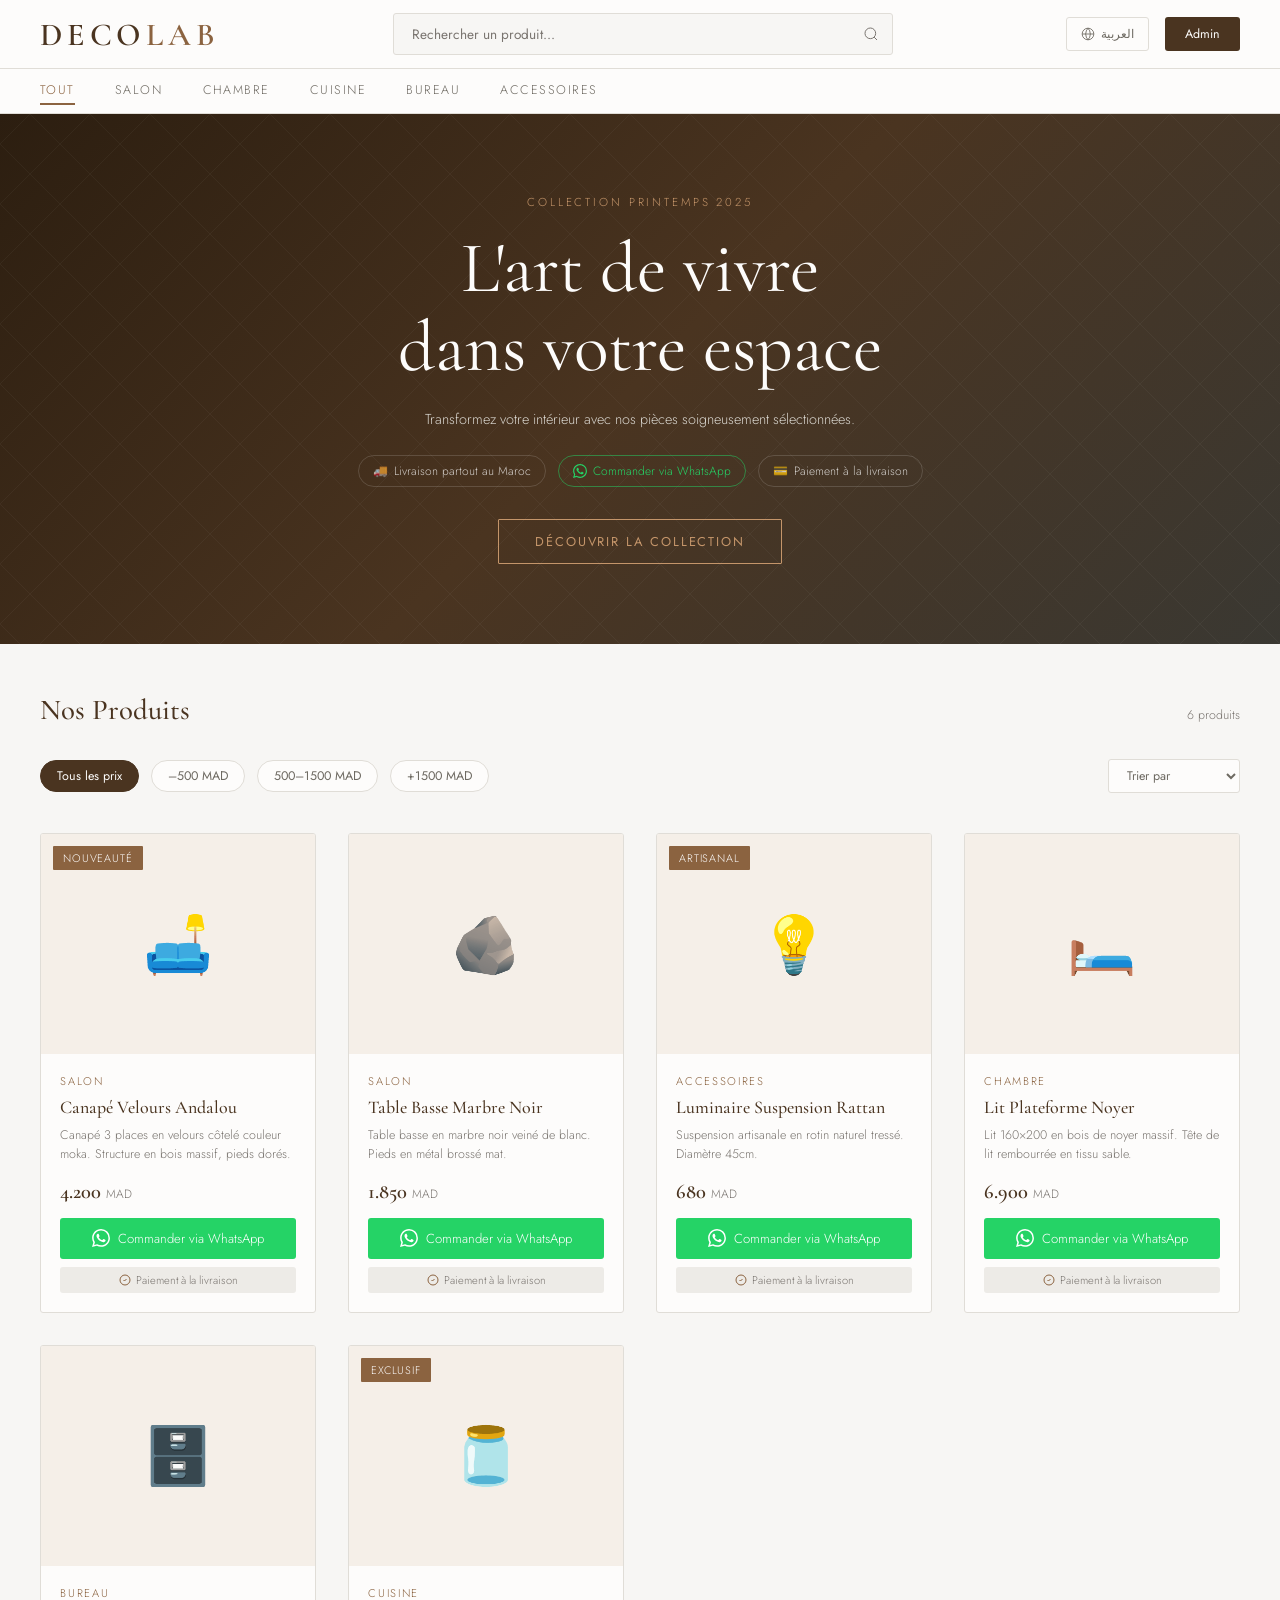
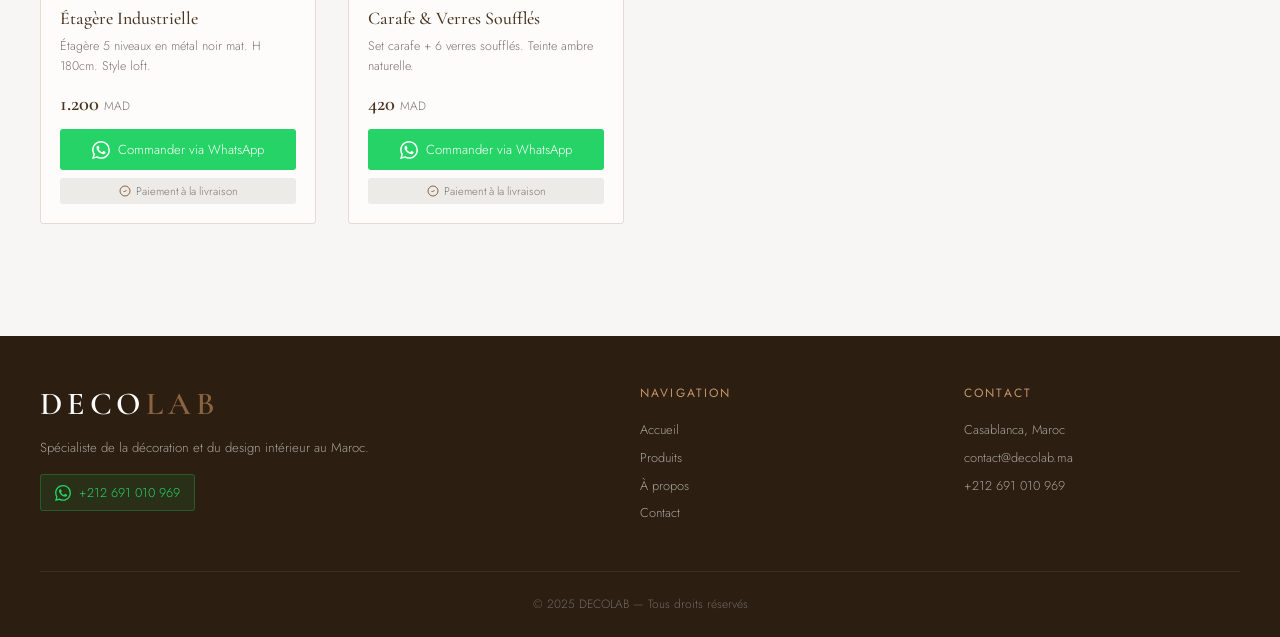
==== commit b2d31abd: "update" ====
--- a/index.html
+++ b/index.html
@@ -1,33 +1,18 @@
 <!DOCTYPE html>
+<!-- DECOLAB — Firebase Edition -->
 <html lang="fr" dir="ltr">
-<head> 
+<head>
   <meta charset="UTF-8">
   <meta name="viewport" content="width=device-width, initial-scale=1.0">
   <meta name="description" content="DECOLAB — Boutique de décoration et design intérieur au Maroc. Commandez via WhatsApp, paiement à la livraison.">
   <meta name="theme-color" content="#4A3420">
   <title>DECOLAB — Décoration Intérieure</title>
-
-  <!-- Fonts -->
   <link rel="preconnect" href="https://fonts.googleapis.com">
   <link rel="preconnect" href="https://fonts.gstatic.com" crossorigin>
   <link href="https://fonts.googleapis.com/css2?family=Cormorant+Garamond:wght@300;400;500;600&family=Jost:wght@300;400;500&family=Noto+Kufi+Arabic:wght@300;400;500&display=swap" rel="stylesheet">
-
-  <!-- Styles -->
   <link rel="stylesheet" href="assets/css/style.css">
-
-  <style>
-    /* Shake animation for login */
-    @keyframes shake {
-      0%,100% { transform: translateX(0); }
-      20%      { transform: translateX(-8px); }
-      40%      { transform: translateX(8px); }
-      60%      { transform: translateX(-6px); }
-      80%      { transform: translateX(6px); }
-    }
-  </style> 
 </head>
 <body>
-
 <!-- ══════════════════════════════════════
      PRELOADER
 ══════════════════════════════════════ -->
@@ -198,8 +183,30 @@
         </svg>
         <span id="nav-prods">Produits</span>
       </div>
+      <div class="adm-ni" onclick="admSec('database',this)">
+        <svg viewBox="0 0 24 24" fill="none" stroke="currentColor" stroke-width="1.5">
+          <ellipse cx="12" cy="5" rx="9" ry="3"/>
+          <path d="M21 12c0 1.66-4 3-9 3s-9-1.34-9-3"/>
+          <path d="M3 5v14c0 1.66 4 3 9 3s9-1.34 9-3V5"/>
+        </svg>
+        <span id="nav-db">Base de données</span>
+      </div>
+      <div class="adm-ni" onclick="admSec('firebase',this)">
+        <svg viewBox="0 0 24 24" fill="none" stroke="currentColor" stroke-width="1.5">
+          <path d="M12 2L2 19.7h20L12 2z"/><path d="M12 2l4.5 11.5L12 17l-4.5-3.5L12 2z"/>
+        </svg>
+        <span>Firebase</span>
+      </div>
     </nav>
     <div class="adm-exit">
+      <button class="dl-site-btn" onclick="downloadSite()" id="dl-btn">
+        <svg viewBox="0 0 24 24" fill="none" stroke="currentColor" stroke-width="2">
+          <path d="M21 15v4a2 2 0 0 1-2 2H5a2 2 0 0 1-2-2v-4"/>
+          <polyline points="7 10 12 15 17 10"/>
+          <line x1="12" y1="15" x2="12" y2="3"/>
+        </svg>
+        <span id="dl-btn-lbl">Télécharger le site</span>
+      </button>
       <button onclick="closeAdm()" id="exit-btn">← Retour au store</button>
     </div>
   </aside>
@@ -225,6 +232,7 @@
         <input type="tel" id="wa-inp" value="+212691010969" placeholder="+212 6 00 00 00 00">
         <button class="wa-bar-sv" onclick="saveWa()" id="wa-sv-t">Enregistrer</button>
         <div class="wa-bar-st"><div class="wa-dot"></div><span id="wa-st-t">Actif</span></div>
+        <span id="db-status-badge" style="padding:4px 10px;border-radius:20px;font-size:.72rem;margin-left:auto">⚠️ Mode démo</span>
       </div>
 
       <!-- DASHBOARD -->
@@ -261,9 +269,110 @@
         </table>
       </div>
 
+      <!-- DATABASE SECTION -->
+      <div id="sec-db" style="display:none;">
+        <!-- IO bar -->
+        <div class="db-io-bar">
+          <span id="db-io-label">Base de données locale — IndexedDB</span>
+          <button class="db-io-btn export" onclick="dbExportJSON()">
+            <svg viewBox="0 0 24 24" fill="none" stroke="currentColor" stroke-width="2"><path d="M21 15v4a2 2 0 0 1-2 2H5a2 2 0 0 1-2-2v-4"/><polyline points="7 10 12 15 17 10"/><line x1="12" y1="15" x2="12" y2="3"/></svg>
+            <span id="db-export-lbl">Exporter JSON</span>
+          </button>
+          <label class="db-io-btn import-btn" style="cursor:pointer;">
+            <svg viewBox="0 0 24 24" fill="none" stroke="currentColor" stroke-width="2"><path d="M21 15v4a2 2 0 0 1-2 2H5a2 2 0 0 1-2-2v-4"/><polyline points="17 8 12 3 7 8"/><line x1="12" y1="3" x2="12" y2="15"/></svg>
+            <span id="db-import-lbl">Importer JSON</span>
+            <input type="file" accept=".json" style="display:none" onchange="dbImportJSON(this)">
+          </label>
+        </div>
+        <!-- Stats chips -->
+        <div class="db-stats-row" id="db-stats-row"></div>
+        <!-- Topbar: search + filter + add -->
+        <div class="db-topbar">
+          <div class="db-search-wrap">
+            <input type="text" id="db-search" placeholder="Rechercher dans la base..." oninput="dbRender()">
+            <select class="db-filter-sel" id="db-filter-cat" onchange="dbRender()">
+              <option value="all">Toutes catégories</option>
+              <option value="salon">Salon / الصالون</option>
+              <option value="chambre">Chambre / غرفة النوم</option>
+              <option value="cuisine">Cuisine / المطبخ</option>
+              <option value="bureau">Bureau / المكتب</option>
+              <option value="accessoires">Accessoires / الإكسسوارات</option>
+            </select>
+          </div>
+          <button class="btn-add" onclick="admSec('products',document.querySelectorAll('.adm-ni')[1]);openAddModal()" id="db-add-btn">+ Ajouter</button>
+        </div>
+        <!-- Table -->
+        <div class="db-table-wrap">
+          <table class="db-table">
+            <thead>
+              <tr>
+                <th onclick="dbSort('img')"  style="width:60px" id="dbth-img">Image</th>
+                <th onclick="dbSort('id')"   id="dbth-id">ID <span class="sort-arrow" id="dbarr-id"></span></th>
+                <th onclick="dbSort('nfr')"  id="dbth-name">Nom <span class="sort-arrow" id="dbarr-nfr"></span></th>
+                <th onclick="dbSort('cat')"  id="dbth-cat">Catégorie <span class="sort-arrow" id="dbarr-cat"></span></th>
+                <th onclick="dbSort('price')" id="dbth-price">Prix <span class="sort-arrow" id="dbarr-price"></span></th>
+                <th onclick="dbSort('date')" id="dbth-date">Ajouté le <span class="sort-arrow" id="dbarr-date"></span></th>
+                <th id="dbth-act">Actions</th>
+              </tr>
+            </thead>
+            <tbody id="db-tbody"></tbody>
+          </table>
+        </div>
+      </div>
+
+    </div>
+
+      <!-- FIREBASE CONFIG SECTION -->
+      <div id="sec-fb" style="display:none;">
+        <div style="max-width:600px;margin:0 auto;">
+          <div style="background:linear-gradient(135deg,#FF6B35,#F7C59F);border-radius:8px;padding:2rem;margin-bottom:2rem;color:#fff;display:flex;align-items:center;gap:1.5rem;">
+            <svg viewBox="0 0 24 24" width="48" height="48" style="fill:#fff;flex-shrink:0">
+              <path d="M12 2L2 19.7h20L12 2z"/><path opacity=".5" d="M12 2l4.5 11.5L12 17l-4.5-3.5L12 2z"/>
+            </svg>
+            <div>
+              <h2 id="fb-config-title" style="font-family:var(--font-d);font-size:1.6rem;font-weight:500;margin-bottom:.4rem">Configuration Firebase</h2>
+              <p id="fb-config-desc" style="font-size:.85rem;opacity:.9">Entrez vos clés Firebase pour activer la base de données cloud.</p>
+            </div>
+          </div>
+          <div style="background:var(--white);border:1px solid var(--border);border-radius:4px;padding:2rem;">
+            <div style="display:grid;gap:1rem;">
+              <div class="fg"><label>API Key</label><input id="fb-api-key" placeholder="AIzaSy..."></div>
+              <div class="fg"><label>Auth Domain</label><input id="fb-auth-domain" placeholder="mon-projet.firebaseapp.com"></div>
+              <div class="fg"><label>Project ID</label><input id="fb-project-id" placeholder="mon-projet"></div>
+              <div class="fg"><label>Storage Bucket</label><input id="fb-storage" placeholder="mon-projet.appspot.com"></div>
+              <div class="fg"><label>Messaging Sender ID</label><input id="fb-sender-id" placeholder="123456789"></div>
+              <div class="fg"><label>App ID</label><input id="fb-app-id" placeholder="1:123:web:abc..."></div>
+            </div>
+            <div style="margin-top:1.5rem;display:flex;gap:1rem;align-items:center;">
+              <button class="btn-add" onclick="saveFbConfig()" id="fb-save-config-btn" style="background:#FF6B35">Connecter Firebase</button>
+              <a href="https://console.firebase.google.com" target="_blank" style="font-size:.8rem;color:var(--accent)">Ouvrir la console Firebase →</a>
+            </div>
+            <div style="margin-top:1.5rem;padding:1rem;background:var(--gray-50);border-radius:4px;font-size:.78rem;color:var(--muted);line-height:1.8;">
+              <strong>Guide rapide :</strong><br>
+              1. Créez un projet sur <a href="https://console.firebase.google.com" target="_blank" style="color:var(--accent)">console.firebase.google.com</a><br>
+              2. Activez <strong>Firestore Database</strong> (mode test pour commencer)<br>
+              3. Allez dans Paramètres du projet → Vos applications → Ajoutez une app Web<br>
+              4. Copiez les clés dans les champs ci-dessus et cliquez Connecter
+            </div>
+          </div>
+        </div>
+      </div>
+
     </div>
   </div>
 </div><!-- /admin -->
+
+<!-- DB RECORD DRAWER -->
+<div id="db-drawer-bg">
+  <div class="db-drawer">
+    <div class="db-drawer-hdr">
+      <h3 id="db-drawer-title">Détail du produit</h3>
+      <button class="db-drawer-close" onclick="closeDbDrawer()">✕</button>
+    </div>
+    <div class="db-drawer-body" id="db-drawer-body"></div>
+    <div class="db-drawer-ftr" id="db-drawer-ftr"></div>
+  </div>
+</div>
 
 
 <!-- ══════════════════════════════════════
@@ -363,6 +472,23 @@
 </div>
 
 
+<!-- DOWNLOAD OVERLAY -->
+<div id="dl-overlay">
+  <div class="dl-box">
+    <div class="dl-box-icon">
+      <svg viewBox="0 0 24 24" fill="none" stroke="currentColor" stroke-width="1.5">
+        <path d="M21 15v4a2 2 0 0 1-2 2H5a2 2 0 0 1-2-2v-4"/>
+        <polyline points="7 10 12 15 17 10"/>
+        <line x1="12" y1="15" x2="12" y2="3"/>
+      </svg>
+    </div>
+    <h3 id="dl-title">Préparation du site...</h3>
+    <p id="dl-desc">Intégration des produits et des images en cours.</p>
+    <div class="dl-progress-wrap"><div class="dl-progress-bar" id="dl-bar"></div></div>
+    <div class="dl-status" id="dl-status">0%</div>
+  </div>
+</div>
+
 <!-- TOAST -->
 <div class="toast" id="toast"></div>
 
@@ -376,6 +502,7 @@
 
 
 <!-- Scripts -->
-<script src="assets/js/app.js"></script>
+<!-- fflate ZIP library -->
+<script type="module" src="assets/js/app.js"></script>
 </body>
-</html>
+</html>
--- a/assets/css/style.css
+++ b/assets/css/style.css
@@ -1,3 +1,5 @@
+/* DECOLAB — style.css */
+
 /* ═══════════════════════════════════════
    DECOLAB — Main Stylesheet
    ═══════════════════════════════════════ */
@@ -90,11 +92,11 @@
   height: 100%;
   width: 0;
   background: linear-gradient(90deg, var(--accent-light), var(--wa));
-  animation: plBar 1.6s .3s forwards;
+  animation: plBar 1s .2s forwards;
 }
 @keyframes plBar {
   0%   { width: 0; }
-  60%  { width: 80%; }
+  70%  { width: 85%; }
   100% { width: 100%; }
 }
 
@@ -612,18 +614,137 @@
   font-size: 6rem;
   position: relative;
   overflow: hidden;
-}
-.pm-gallery img {
+  user-select: none;
+}
+
+/* ─── GALLERY SLIDES ─── */
+.pm-slides {
+  position: absolute;
+  inset: 0;
+  display: flex;
+  transition: transform .45s cubic-bezier(.4,0,.2,1);
+}
+.pm-slide {
+  min-width: 100%;
+  height: 100%;
+  display: flex;
+  align-items: center;
+  justify-content: center;
+  font-size: 6rem;
+  background: var(--brown-50);
+  flex-shrink: 0;
+}
+.pm-slide img {
   width: 100%;
   height: 100%;
   object-fit: cover;
+}
+
+/* ─── GALLERY NAV ARROWS ─── */
+.pm-arrow {
   position: absolute;
-  inset: 0;
-}
+  top: 50%;
+  transform: translateY(-50%);
+  width: 38px;
+  height: 38px;
+  background: rgba(255,255,255,.88);
+  border: none;
+  border-radius: 50%;
+  display: flex;
+  align-items: center;
+  justify-content: center;
+  cursor: pointer;
+  z-index: 4;
+  transition: all var(--transition);
+  color: var(--brown-800);
+  box-shadow: 0 2px 12px rgba(0,0,0,.15);
+}
+.pm-arrow:hover { background: #fff; transform: translateY(-50%) scale(1.1); box-shadow: 0 4px 20px rgba(0,0,0,.2); }
+.pm-arrow:active { transform: translateY(-50%) scale(.95); }
+.pm-arrow.prev { left: 12px; }
+.pm-arrow.next { right: 12px; }
+.pm-arrow svg { width: 16px; height: 16px; }
+.pm-arrow.hidden { opacity: 0; pointer-events: none; }
+
+/* ─── GALLERY DOTS ─── */
+.pm-dots {
+  position: absolute;
+  bottom: 12px;
+  left: 50%;
+  transform: translateX(-50%);
+  display: flex;
+  gap: 7px;
+  z-index: 4;
+}
+.pm-dot {
+  width: 7px;
+  height: 7px;
+  border-radius: 50%;
+  background: rgba(255,255,255,.5);
+  border: none;
+  cursor: pointer;
+  padding: 0;
+  transition: all var(--transition);
+}
+.pm-dot.active {
+  background: #fff;
+  transform: scale(1.3);
+}
+
+/* ─── GALLERY THUMBNAILS STRIP ─── */
+.pm-thumbs {
+  position: absolute;
+  bottom: 0;
+  left: 0;
+  right: 0;
+  display: flex;
+  gap: 4px;
+  padding: 8px;
+  background: linear-gradient(transparent, rgba(0,0,0,.45));
+  z-index: 4;
+  overflow-x: auto;
+  scrollbar-width: none;
+}
+.pm-thumbs::-webkit-scrollbar { display: none; }
+.pm-thumb {
+  width: 52px;
+  height: 52px;
+  border-radius: 3px;
+  object-fit: cover;
+  cursor: pointer;
+  border: 2px solid transparent;
+  transition: all var(--transition);
+  flex-shrink: 0;
+  background: var(--brown-100);
+  display: flex;
+  align-items: center;
+  justify-content: center;
+  font-size: 1.4rem;
+  overflow: hidden;
+}
+.pm-thumb img { width: 100%; height: 100%; object-fit: cover; }
+.pm-thumb.active { border-color: #fff; box-shadow: 0 0 0 1px rgba(255,255,255,.6); }
+.pm-thumb:hover { border-color: rgba(255,255,255,.7); transform: scale(1.05); }
+
+/* ─── GALLERY COUNTER ─── */
+.pm-counter {
+  position: absolute;
+  top: 12px;
+  left: 12px;
+  background: rgba(0,0,0,.45);
+  color: #fff;
+  font-size: .72rem;
+  padding: 4px 10px;
+  border-radius: 20px;
+  z-index: 4;
+  letter-spacing: .06em;
+}
+body.ar .pm-counter { left: auto; right: 44px; }
+
 .pm-badge {
   position: absolute;
-  top: 16px;
-  left: 16px;
+  top: 12px;
+  left: 12px;
   padding: 5px 12px;
   background: var(--accent);
   color: #fff;
@@ -631,6 +752,7 @@
   letter-spacing: .1em;
   text-transform: uppercase;
   border-radius: 1px;
+  z-index: 5;
 }
 body.ar .pm-badge { left: auto; right: 16px; letter-spacing: .02em; text-transform: none; }
 
@@ -648,7 +770,7 @@
   display: flex;
   align-items: center;
   justify-content: center;
-  z-index: 1;
+  z-index: 6;
   transition: all var(--transition);
   color: var(--text);
 }
@@ -942,7 +1064,7 @@
   color: var(--accent-light);
 }
 .adm-ni svg { width: 17px; height: 17px; flex-shrink: 0; }
-.adm-exit { padding: 1.5rem; border-top: 1px solid rgba(255,255,255,.1); }
+.adm-exit { padding: 1.5rem; border-top: 1px solid rgba(255,255,255,.1); display:flex; flex-direction:column; gap:.75rem; }
 .adm-exit button {
   width: 100%;
   padding: 9px;
@@ -956,6 +1078,85 @@
   transition: all var(--transition);
 }
 .adm-exit button:hover { background: rgba(255,255,255,.12); color: var(--white); }
+
+.dl-site-btn {
+  width: 100%;
+  padding: 10px 9px;
+  background: linear-gradient(135deg, rgba(139,99,64,.5), rgba(74,52,32,.6));
+  border: 1px solid rgba(196,149,106,.35) !important;
+  color: var(--accent-light) !important;
+  font-family: inherit;
+  font-size: .78rem;
+  cursor: pointer;
+  border-radius: var(--radius);
+  transition: all var(--transition);
+  display: flex;
+  align-items: center;
+  justify-content: center;
+  gap: 7px;
+  letter-spacing: .04em;
+}
+.dl-site-btn:hover {
+  background: linear-gradient(135deg, rgba(139,99,64,.8), rgba(74,52,32,.9)) !important;
+  color: var(--white) !important;
+  transform: translateY(-1px);
+  box-shadow: 0 4px 16px rgba(0,0,0,.3);
+}
+.dl-site-btn svg { width: 14px; height: 14px; flex-shrink: 0; }
+
+/* Download progress overlay */
+#dl-overlay {
+  display: none;
+  position: fixed;
+  inset: 0;
+  background: rgba(0,0,0,.7);
+  z-index: 9000;
+  align-items: center;
+  justify-content: center;
+  backdrop-filter: blur(4px);
+}
+#dl-overlay.show { display: flex; }
+.dl-box {
+  background: var(--white);
+  border-radius: 6px;
+  padding: 2.5rem 2rem;
+  width: 340px;
+  text-align: center;
+  box-shadow: var(--shadow-lg);
+  animation: modalIn .3s cubic-bezier(.34,1.56,.64,1);
+}
+.dl-box-icon {
+  width: 56px; height: 56px;
+  background: var(--brown-50);
+  border-radius: 50%;
+  display: flex; align-items: center; justify-content: center;
+  margin: 0 auto 1.2rem;
+}
+.dl-box-icon svg { width: 26px; height: 26px; color: var(--accent); }
+.dl-box h3 {
+  font-family: var(--font-d);
+  font-size: 1.3rem;
+  font-weight: 500;
+  color: var(--brown-800);
+  margin-bottom: .5rem;
+}
+body.ar .dl-box h3 { font-family: var(--font-ar); }
+.dl-box p { font-size: .82rem; color: var(--muted); line-height: 1.6; margin-bottom: 1.5rem; }
+.dl-progress-wrap {
+  height: 4px;
+  background: var(--gray-100);
+  border-radius: 4px;
+  overflow: hidden;
+  margin-bottom: 1rem;
+}
+.dl-progress-bar {
+  height: 100%;
+  width: 0;
+  background: linear-gradient(90deg, var(--accent), var(--accent-light));
+  border-radius: 4px;
+  transition: width .4s ease;
+}
+.dl-status { font-size: .75rem; color: var(--muted); min-height: 1.1rem; }
 
 .adm-main { flex: 1; overflow-y: auto; display: flex; flex-direction: column; }
 .adm-top {
@@ -1030,6 +1231,321 @@
 .wa-bar-st { font-size: .72rem; color: var(--wa); display: flex; align-items: center; gap: 5px; }
 .wa-dot { width: 7px; height: 7px; border-radius: 50%; background: var(--wa); display: inline-block; animation: pulse 2s infinite; }
 @keyframes pulse { 0%,100% { opacity: 1; } 50% { opacity: .4; } }
+
+/* ═══════════════════════════════════════
+   DATABASE PANEL
+═══════════════════════════════════════ */
+/* Sidebar DB nav item (already uses .adm-ni) */
+
+/* DB section wrapper */
+#sec-db { }
+
+/* DB top actions bar */
+.db-topbar {
+  display: flex;
+  align-items: center;
+  justify-content: space-between;
+  flex-wrap: wrap;
+  gap: 1rem;
+  margin-bottom: 1.5rem;
+}
+.db-search-wrap {
+  display: flex;
+  align-items: center;
+  gap: .75rem;
+  flex: 1;
+}
+.db-search-wrap input {
+  flex: 1;
+  max-width: 280px;
+  padding: 8px 14px;
+  border: 1.5px solid var(--border);
+  border-radius: var(--radius);
+  font-family: inherit;
+  font-size: .83rem;
+  outline: none;
+  transition: border-color var(--transition);
+}
+.db-search-wrap input:focus { border-color: var(--accent); }
+.db-filter-sel {
+  padding: 8px 12px;
+  border: 1.5px solid var(--border);
+  border-radius: var(--radius);
+  font-family: inherit;
+  font-size: .8rem;
+  color: var(--text);
+  background: var(--white);
+  outline: none;
+  cursor: pointer;
+}
+.db-stats-row {
+  display: flex;
+  gap: 1rem;
+  margin-bottom: 1.5rem;
+  flex-wrap: wrap;
+}
+.db-stat-chip {
+  display: flex;
+  align-items: center;
+  gap: .5rem;
+  padding: 7px 14px;
+  background: var(--white);
+  border: 1px solid var(--border);
+  border-radius: 20px;
+  font-size: .78rem;
+  color: var(--gray-600);
+}
+.db-stat-chip strong { color: var(--brown-800); font-weight: 500; }
+.db-stat-chip.active { background: var(--brown-50); border-color: var(--brown-200); }
+
+/* DB table */
+.db-table-wrap {
+  background: var(--white);
+  border: 1px solid var(--border);
+  border-radius: 4px;
+  overflow: hidden;
+}
+.db-table {
+  width: 100%;
+  border-collapse: collapse;
+}
+.db-table th {
+  padding: .75rem 1rem;
+  text-align: left;
+  font-size: .7rem;
+  letter-spacing: .1em;
+  text-transform: uppercase;
+  color: var(--muted);
+  background: var(--gray-50);
+  border-bottom: 1px solid var(--border);
+  white-space: nowrap;
+  cursor: pointer;
+  user-select: none;
+  transition: color var(--transition);
+}
+body.ar .db-table th { text-align: right; letter-spacing: .02em; text-transform: none; }
+.db-table th:hover { color: var(--accent); }
+.db-table th.sorted { color: var(--accent); }
+.db-table th .sort-arrow { margin-left: 4px; font-size: .65rem; }
+.db-table td {
+  padding: .75rem 1rem;
+  font-size: .82rem;
+  border-bottom: 1px solid var(--gray-100);
+  color: var(--text);
+  vertical-align: middle;
+}
+.db-table tr:last-child td { border-bottom: none; }
+.db-table tr { transition: background var(--transition); }
+.db-table tr:hover td { background: var(--brown-50); }
+.db-table .td-img {
+  width: 44px; height: 44px;
+  border-radius: var(--radius);
+  object-fit: cover;
+  background: var(--brown-100);
+  display: flex;
+  align-items: center;
+  justify-content: center;
+  font-size: 1.3rem;
+  flex-shrink: 0;
+}
+.db-table .td-name { font-weight: 400; color: var(--brown-800); }
+.db-table .td-id { font-size: .7rem; color: var(--muted); font-family: monospace; }
+.db-table .td-price { font-family: var(--font-d); font-weight: 600; color: var(--brown-800); }
+body.ar .db-table .td-price { font-family: var(--font-ar); }
+.db-table .td-date { font-size: .73rem; color: var(--muted); white-space: nowrap; }
+
+/* DB row actions */
+.db-row-act { display: flex; gap: .4rem; }
+.db-btn-view {
+  padding: 4px 10px;
+  border-radius: var(--radius);
+  font-family: inherit;
+  font-size: .7rem;
+  cursor: pointer;
+  border: 1px solid var(--border);
+  background: var(--white);
+  color: var(--gray-600);
+  transition: all var(--transition);
+}
+.db-btn-view:hover { background: var(--gray-100); border-color: var(--gray-400); }
+
+/* DB Empty state */
+.db-empty {
+  text-align: center;
+  padding: 3.5rem 2rem;
+  color: var(--muted);
+}
+.db-empty svg { width: 48px; height: 48px; color: var(--gray-200); margin-bottom: 1rem; }
+.db-empty p { font-size: .85rem; margin-top: .5rem; }
+.db-empty button { margin-top: 1.2rem; }
+
+/* DB detail drawer / modal */
+#db-drawer-bg {
+  display: none;
+  position: fixed;
+  inset: 0;
+  background: rgba(0,0,0,.45);
+  z-index: 600;
+  align-items: flex-start;
+  justify-content: flex-end;
+  backdrop-filter: blur(2px);
+}
+#db-drawer-bg.show {
+  display: flex;
+  animation: modalBgIn .2s ease;
+}
+.db-drawer {
+  width: 420px;
+  max-width: 95vw;
+  height: 100vh;
+  background: var(--white);
+  box-shadow: -8px 0 40px rgba(0,0,0,.15);
+  overflow-y: auto;
+  animation: drawerIn .3s cubic-bezier(.4,0,.2,1);
+  display: flex;
+  flex-direction: column;
+}
+body.ar .db-drawer {
+  box-shadow: 8px 0 40px rgba(0,0,0,.15);
+  animation: drawerInAr .3s cubic-bezier(.4,0,.2,1);
+}
+body.ar #db-drawer-bg { justify-content: flex-start; }
+@keyframes drawerIn {
+  from { transform: translateX(100%); }
+  to   { transform: translateX(0); }
+}
+@keyframes drawerInAr {
+  from { transform: translateX(-100%); }
+  to   { transform: translateX(0); }
+}
+.db-drawer-hdr {
+  padding: 1.2rem 1.5rem;
+  border-bottom: 1px solid var(--border);
+  display: flex;
+  align-items: center;
+  justify-content: space-between;
+  background: var(--brown-50);
+  flex-shrink: 0;
+}
+.db-drawer-hdr h3 {
+  font-family: var(--font-d);
+  font-size: 1.2rem;
+  font-weight: 500;
+  color: var(--brown-800);
+}
+body.ar .db-drawer-hdr h3 { font-family: var(--font-ar); }
+.db-drawer-close {
+  background: none; border: none; font-size: 1.1rem; cursor: pointer;
+  color: var(--muted); padding: 4px 8px; border-radius: 50%;
+  transition: all var(--transition);
+}
+.db-drawer-close:hover { background: var(--gray-100); color: var(--text); transform: rotate(90deg); }
+.db-drawer-body { padding: 1.5rem; flex: 1; overflow-y: auto; }
+.db-drawer-img {
+  width: 100%; height: 200px;
+  border-radius: 4px;
+  object-fit: cover;
+  background: var(--brown-50);
+  display: flex; align-items: center; justify-content: center;
+  font-size: 4rem;
+  margin-bottom: 1.2rem;
+  overflow: hidden;
+}
+.db-drawer-img img { width: 100%; height: 100%; object-fit: cover; }
+.db-field { margin-bottom: 1rem; }
+.db-field label {
+  display: block;
+  font-size: .7rem;
+  letter-spacing: .1em;
+  text-transform: uppercase;
+  color: var(--muted);
+  margin-bottom: .3rem;
+}
+body.ar .db-field label { letter-spacing: .02em; text-transform: none; }
+.db-field-val {
+  font-size: .85rem;
+  color: var(--text);
+  line-height: 1.6;
+  background: var(--gray-50);
+  border: 1px solid var(--border);
+  border-radius: var(--radius);
+  padding: 8px 12px;
+}
+.db-field-val.mono { font-family: monospace; font-size: .78rem; color: var(--muted); }
+.db-field-val.price { font-family: var(--font-d); font-size: 1.3rem; font-weight: 600; color: var(--brown-800); }
+body.ar .db-field-val.price { font-family: var(--font-ar); }
+.db-field-val.badge-val {
+  display: inline-block;
+  padding: 4px 12px;
+  background: var(--accent);
+  color: #fff;
+  border: none;
+  border-radius: 1px;
+  font-size: .75rem;
+}
+.db-imgs-grid {
+  display: grid;
+  grid-template-columns: repeat(4,1fr);
+  gap: .5rem;
+  margin-top: .5rem;
+}
+.db-imgs-grid img {
+  width: 100%; aspect-ratio: 1;
+  border-radius: var(--radius);
+  object-fit: cover;
+  border: 1px solid var(--border);
+}
+.db-drawer-ftr {
+  padding: 1.2rem 1.5rem;
+  border-top: 1px solid var(--border);
+  display: flex;
+  gap: .75rem;
+  flex-shrink: 0;
+}
+.db-drawer-ftr button, .db-drawer-ftr a {
+  flex: 1; padding: 10px;
+  border-radius: var(--radius);
+  font-family: inherit;
+  font-size: .8rem;
+  cursor: pointer;
+  text-align: center;
+  text-decoration: none;
+  transition: all var(--transition);
+  display: flex; align-items: center; justify-content: center; gap: 6px;
+}
+.db-edit-btn { background: var(--accent); color: #fff; border: none; }
+.db-edit-btn:hover { background: var(--brown-800); }
+.db-del-btn { background: var(--white); color: #a33; border: 1px solid #e24b4a; }
+.db-del-btn:hover { background: #fff0f0; }
+
+/* DB import/export bar */
+.db-io-bar {
+  display: flex;
+  align-items: center;
+  gap: .75rem;
+  background: var(--white);
+  border: 1px solid var(--border);
+  border-radius: var(--radius);
+  padding: .75rem 1.2rem;
+  margin-bottom: 1.5rem;
+  flex-wrap: wrap;
+}
+.db-io-bar span { font-size: .78rem; color: var(--muted); margin-right: auto; }
+.db-io-btn {
+  display: flex; align-items: center; gap: 5px;
+  padding: 7px 14px;
+  border-radius: var(--radius);
+  font-family: inherit;
+  font-size: .75rem;
+  cursor: pointer;
+  transition: all var(--transition);
+}
+.db-io-btn.export { background: var(--brown-50); border: 1px solid var(--brown-200); color: var(--brown-600); }
+.db-io-btn.export:hover { background: var(--brown-100); }
+.db-io-btn.import-btn { background: var(--white); border: 1px solid var(--border); color: var(--gray-600); }
+.db-io-btn.import-btn:hover { border-color: var(--accent); color: var(--accent); }
+.db-io-btn svg { width: 13px; height: 13px; }
+
 
 /* Stats */
 .stats { display: grid; grid-template-columns: repeat(4,1fr); gap: 1.5rem; margin-bottom: 2.5rem; }
@@ -1302,3 +1818,6 @@
 body.ar .scroll-top { left: auto; right: 2rem; }
 .scroll-top.show { opacity: 1; transform: translateY(0); }
 .scroll-top:hover { background: var(--accent); transform: translateY(-2px); }
+
+/* Shake animation */
+@keyframes shake{0%,100%{transform:translateX(0)}20%{transform:translateX(-8px)}40%{transform:translateX(8px)}60%{transform:translateX(-6px)}80%{transform:translateX(6px)}}
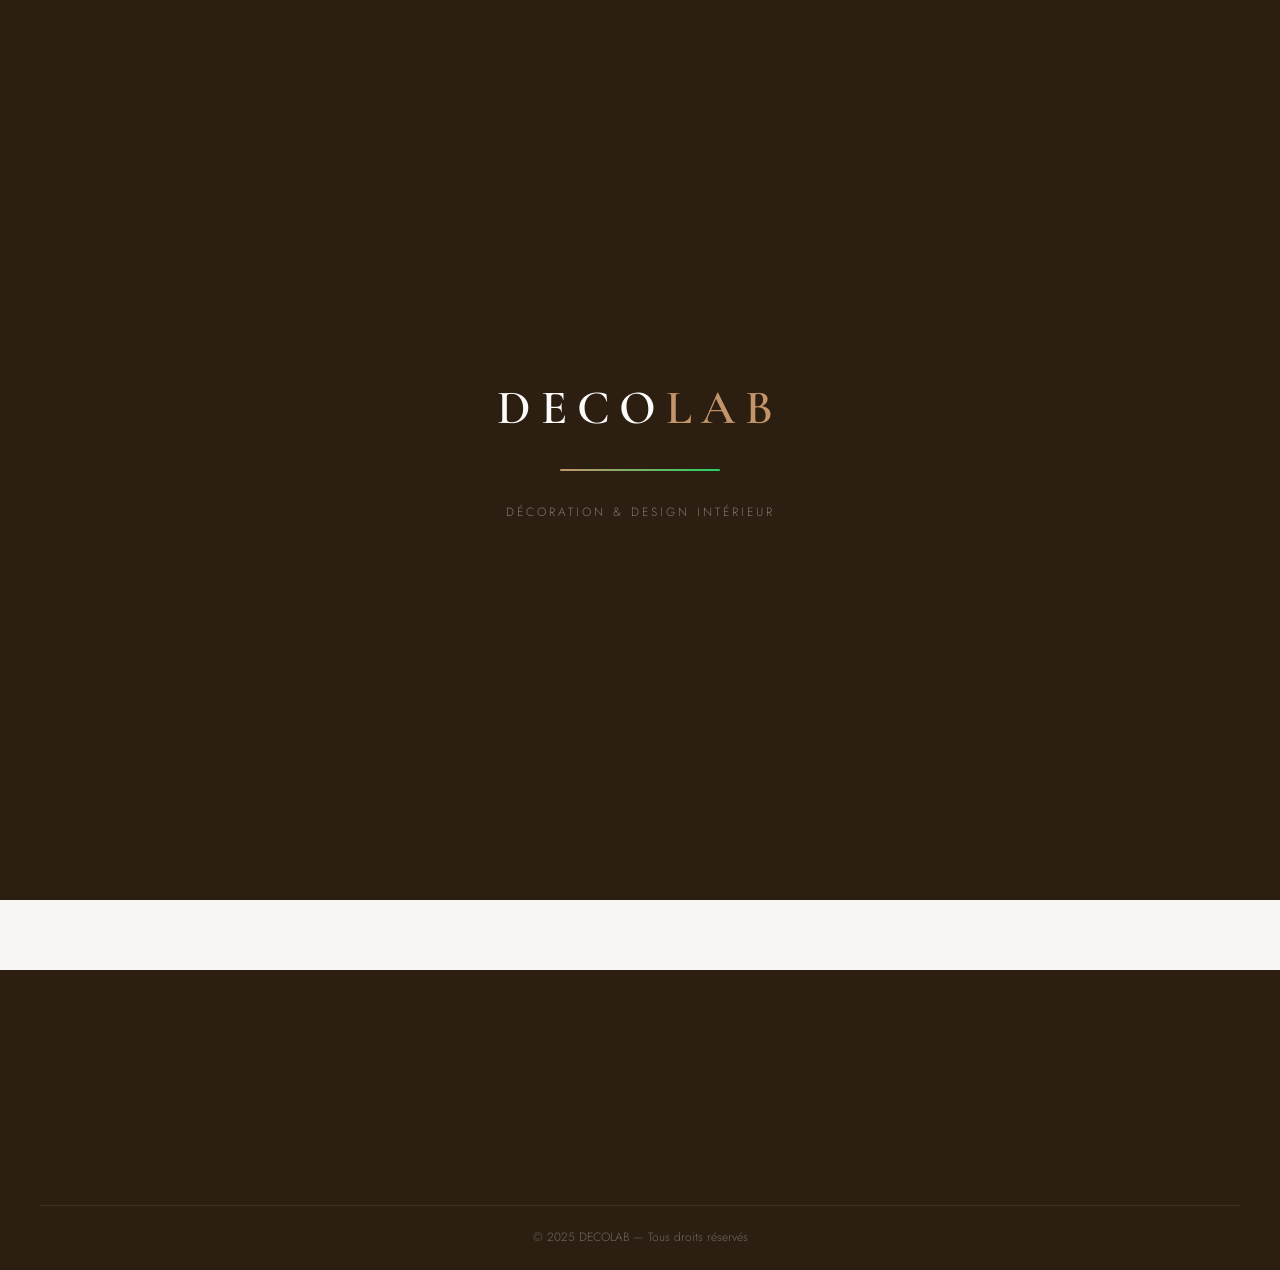
==== commit 400c504f: "up" ====
--- a/index.html
+++ b/index.html
@@ -1,15 +1,32 @@
 <!DOCTYPE html>
-<!-- DECOLAB — Firebase Edition -->
+<!-- DECOLAB — v3.0 Firebase Edition -->
 <html lang="fr" dir="ltr">
 <head>
   <meta charset="UTF-8">
   <meta name="viewport" content="width=device-width, initial-scale=1.0">
-  <meta name="description" content="DECOLAB — Boutique de décoration et design intérieur au Maroc. Commandez via WhatsApp, paiement à la livraison.">
+  <meta name="description" content="DECOLAB — Boutique de décoration et design intérieur au Maroc.">
   <meta name="theme-color" content="#4A3420">
   <title>DECOLAB — Décoration Intérieure</title>
   <link rel="preconnect" href="https://fonts.googleapis.com">
   <link rel="preconnect" href="https://fonts.gstatic.com" crossorigin>
   <link href="https://fonts.googleapis.com/css2?family=Cormorant+Garamond:wght@300;400;500;600&family=Jost:wght@300;400;500&family=Noto+Kufi+Arabic:wght@300;400;500&display=swap" rel="stylesheet">
+  <!-- Firebase SDK (compat) — chargé uniquement si Firebase est configuré -->
+  <script>
+    /* Load Firebase SDK only when config is saved */
+    (function(){
+      var cfg = null;
+      try { cfg = JSON.parse(localStorage.getItem('decolab_fb_config')||'null'); } catch(e){}
+      if(cfg && cfg.apiKey && cfg.apiKey !== 'VOTRE_API_KEY'){
+        var base = 'https://www.gstatic.com/firebasejs/9.23.0/';
+        var scripts = ['firebase-app-compat.js','firebase-firestore-compat.js'];
+        scripts.forEach(function(s){
+          var el = document.createElement('script');
+          el.src = base + s;
+          document.head.appendChild(el);
+        });
+      }
+    })();
+  </script>
   <link rel="stylesheet" href="assets/css/style.css">
 </head>
 <body>
@@ -503,6 +520,6 @@
 
 <!-- Scripts -->
 <!-- fflate ZIP library -->
-<script type="module" src="assets/js/app.js"></script>
+<script src="assets/js/app.js"></script>
 </body>
 </html>
--- a/assets/css/style.css
+++ b/assets/css/style.css
@@ -1,5 +1,3 @@
-/* DECOLAB — style.css */
-
 /* ═══════════════════════════════════════
    DECOLAB — Main Stylesheet
    ═══════════════════════════════════════ */
@@ -1819,5 +1817,4 @@
 .scroll-top.show { opacity: 1; transform: translateY(0); }
 .scroll-top:hover { background: var(--accent); transform: translateY(-2px); }
 
-/* Shake animation */
-@keyframes shake{0%,100%{transform:translateX(0)}20%{transform:translateX(-8px)}40%{transform:translateX(8px)}60%{transform:translateX(-6px)}80%{transform:translateX(6px)}}
+@keyframes shake{0%,100%{transform:translateX(0)}20%{transform:translateX(-8px)}40%{transform:translateX(8px)}60%{transform:translateX(-6px)}80%{transform:translateX(6px)}}
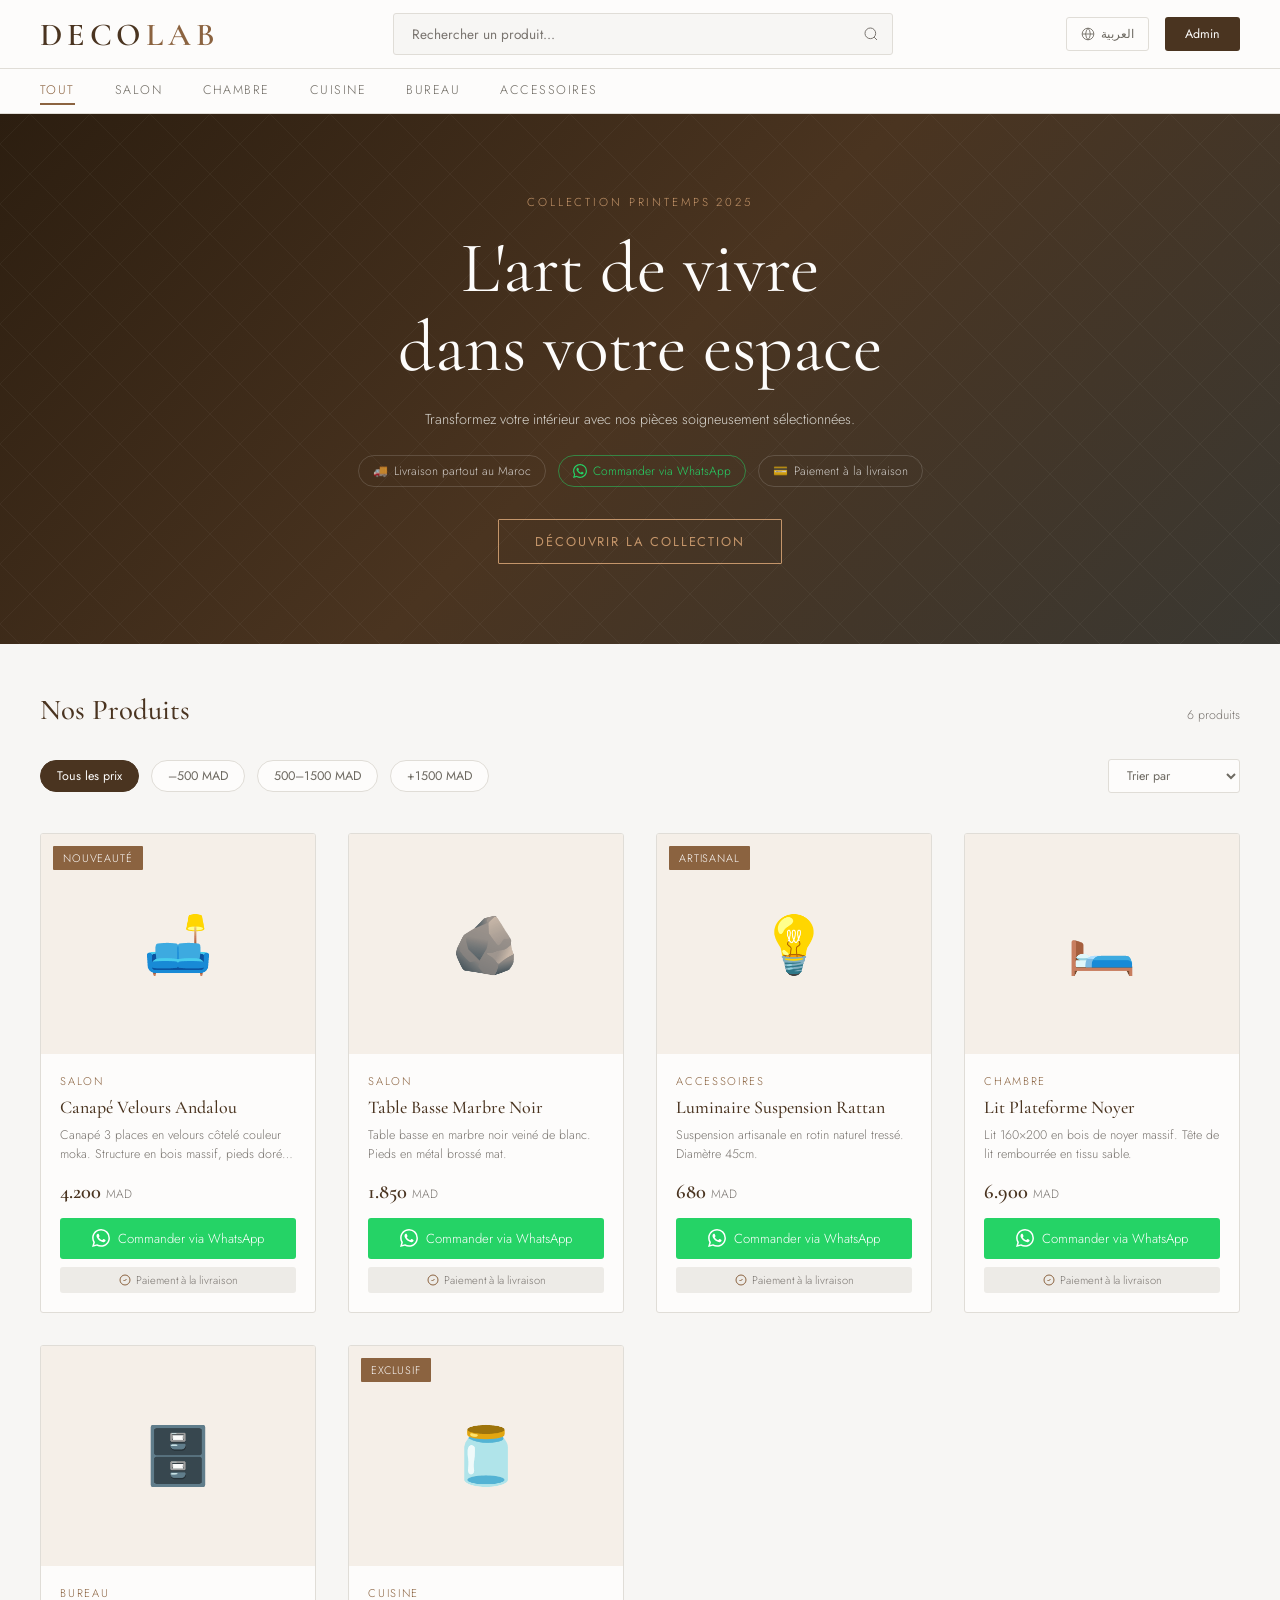
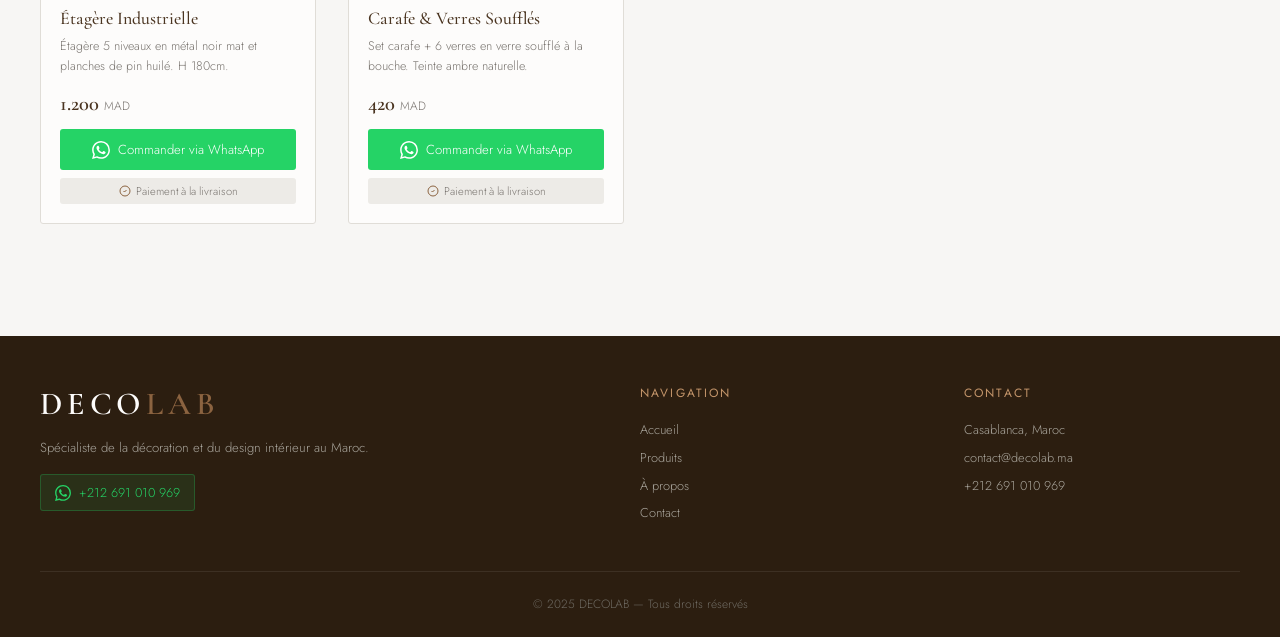
==== commit 007f905c: "up" ====
--- a/index.html
+++ b/index.html
@@ -1,5 +1,5 @@
 <!DOCTYPE html>
-<!-- DECOLAB — v3.0 Firebase Edition -->
+<!-- DECOLAB v4.0 -->
 <html lang="fr" dir="ltr">
 <head>
   <meta charset="UTF-8">
@@ -10,22 +10,18 @@
   <link rel="preconnect" href="https://fonts.googleapis.com">
   <link rel="preconnect" href="https://fonts.gstatic.com" crossorigin>
   <link href="https://fonts.googleapis.com/css2?family=Cormorant+Garamond:wght@300;400;500;600&family=Jost:wght@300;400;500&family=Noto+Kufi+Arabic:wght@300;400;500&display=swap" rel="stylesheet">
-  <!-- Firebase SDK (compat) — chargé uniquement si Firebase est configuré -->
   <script>
-    /* Load Firebase SDK only when config is saved */
-    (function(){
-      var cfg = null;
-      try { cfg = JSON.parse(localStorage.getItem('decolab_fb_config')||'null'); } catch(e){}
-      if(cfg && cfg.apiKey && cfg.apiKey !== 'VOTRE_API_KEY'){
-        var base = 'https://www.gstatic.com/firebasejs/9.23.0/';
-        var scripts = ['firebase-app-compat.js','firebase-firestore-compat.js'];
-        scripts.forEach(function(s){
-          var el = document.createElement('script');
-          el.src = base + s;
-          document.head.appendChild(el);
+  (function(){
+    try{
+      var cfg=JSON.parse(localStorage.getItem('decolab_fb_config')||'null');
+      if(cfg&&cfg.apiKey&&cfg.apiKey!=='VOTRE_API_KEY'){
+        var base='https://www.gstatic.com/firebasejs/9.23.0/';
+        ['firebase-app-compat.js','firebase-firestore-compat.js'].forEach(function(s){
+          var el=document.createElement('script');el.src=base+s;document.head.appendChild(el);
         });
       }
-    })();
+    }catch(e){}
+  })();
   </script>
   <link rel="stylesheet" href="assets/css/style.css">
 </head>
--- a/assets/css/style.css
+++ b/assets/css/style.css
@@ -1816,5 +1816,5 @@
 body.ar .scroll-top { left: auto; right: 2rem; }
 .scroll-top.show { opacity: 1; transform: translateY(0); }
 .scroll-top:hover { background: var(--accent); transform: translateY(-2px); }
-
+@keyframes shake{0%,100%{transform:translateX(0)}20%{transform:translateX(-8px)}40%{transform:translateX(8px)}60%{transform:translateX(-6px)}80%{transform:translateX(6px)}}
 @keyframes shake{0%,100%{transform:translateX(0)}20%{transform:translateX(-8px)}40%{transform:translateX(8px)}60%{transform:translateX(-6px)}80%{transform:translateX(6px)}}
